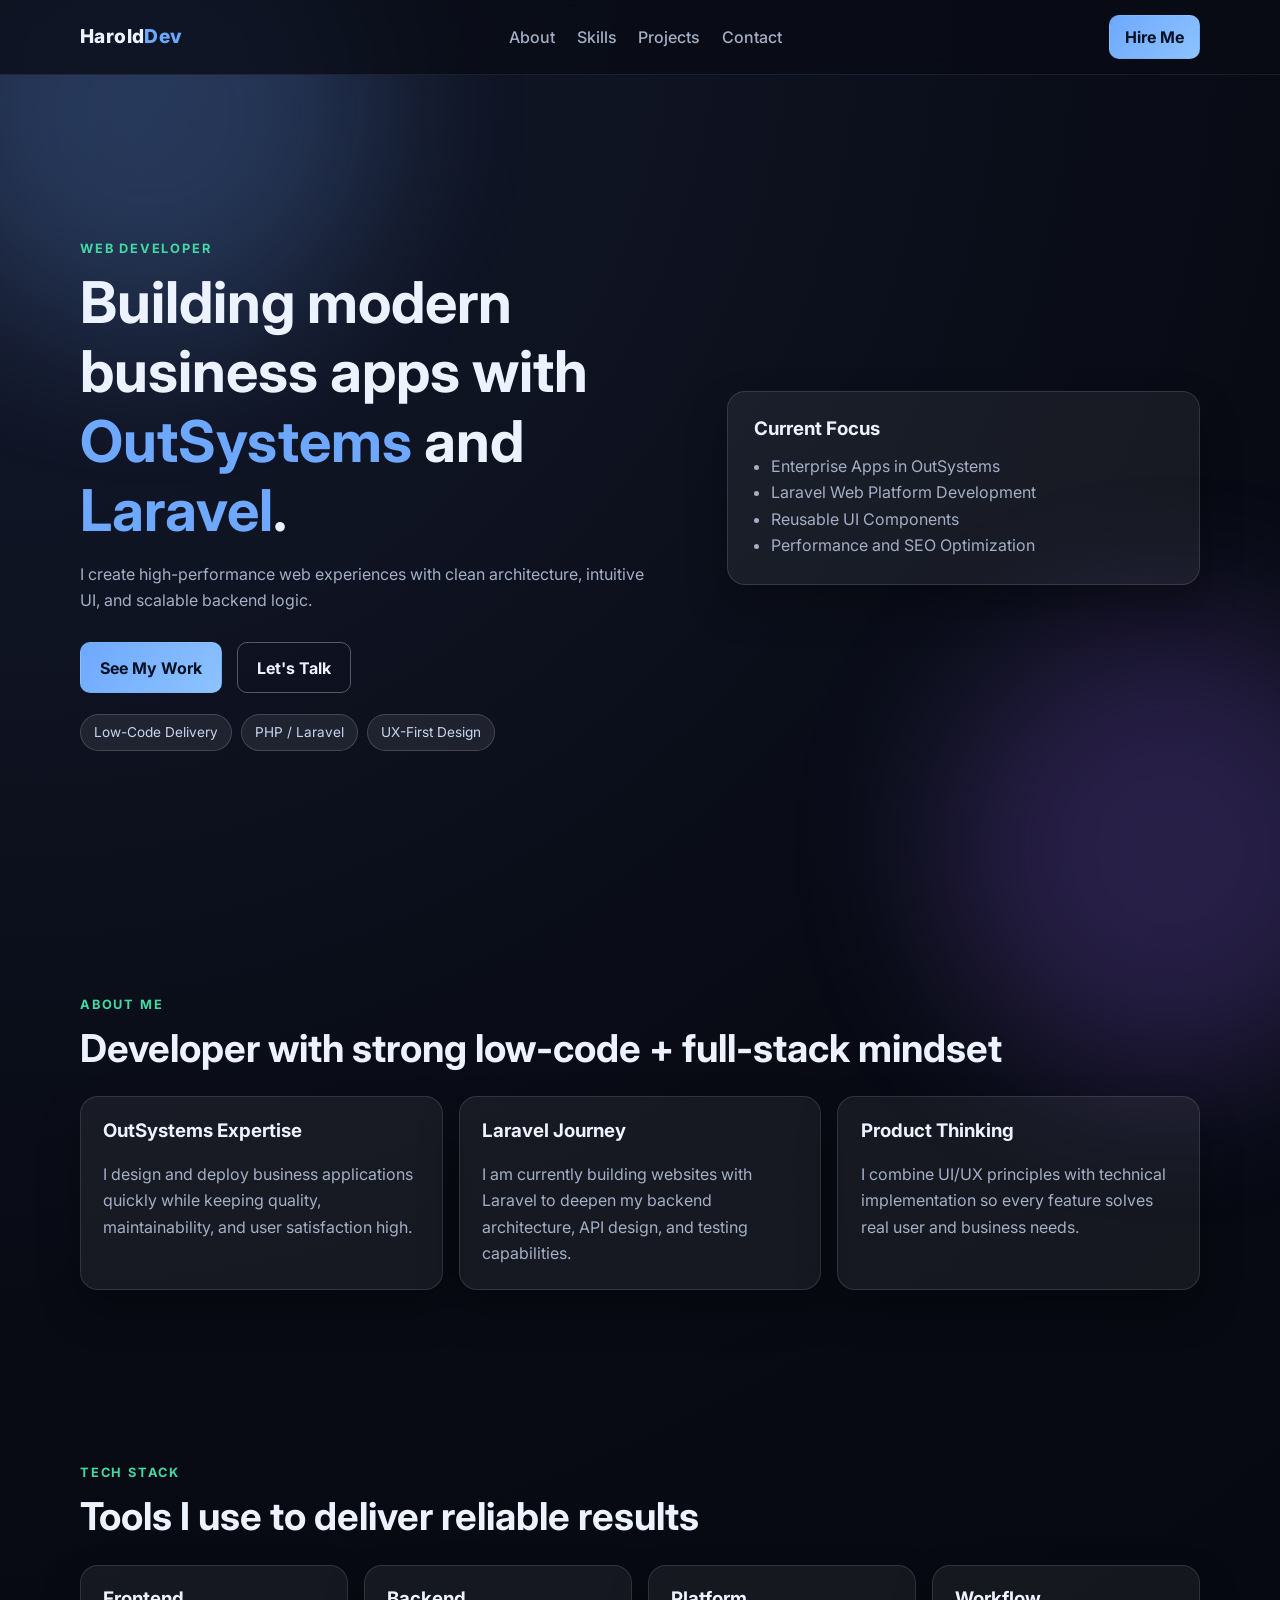
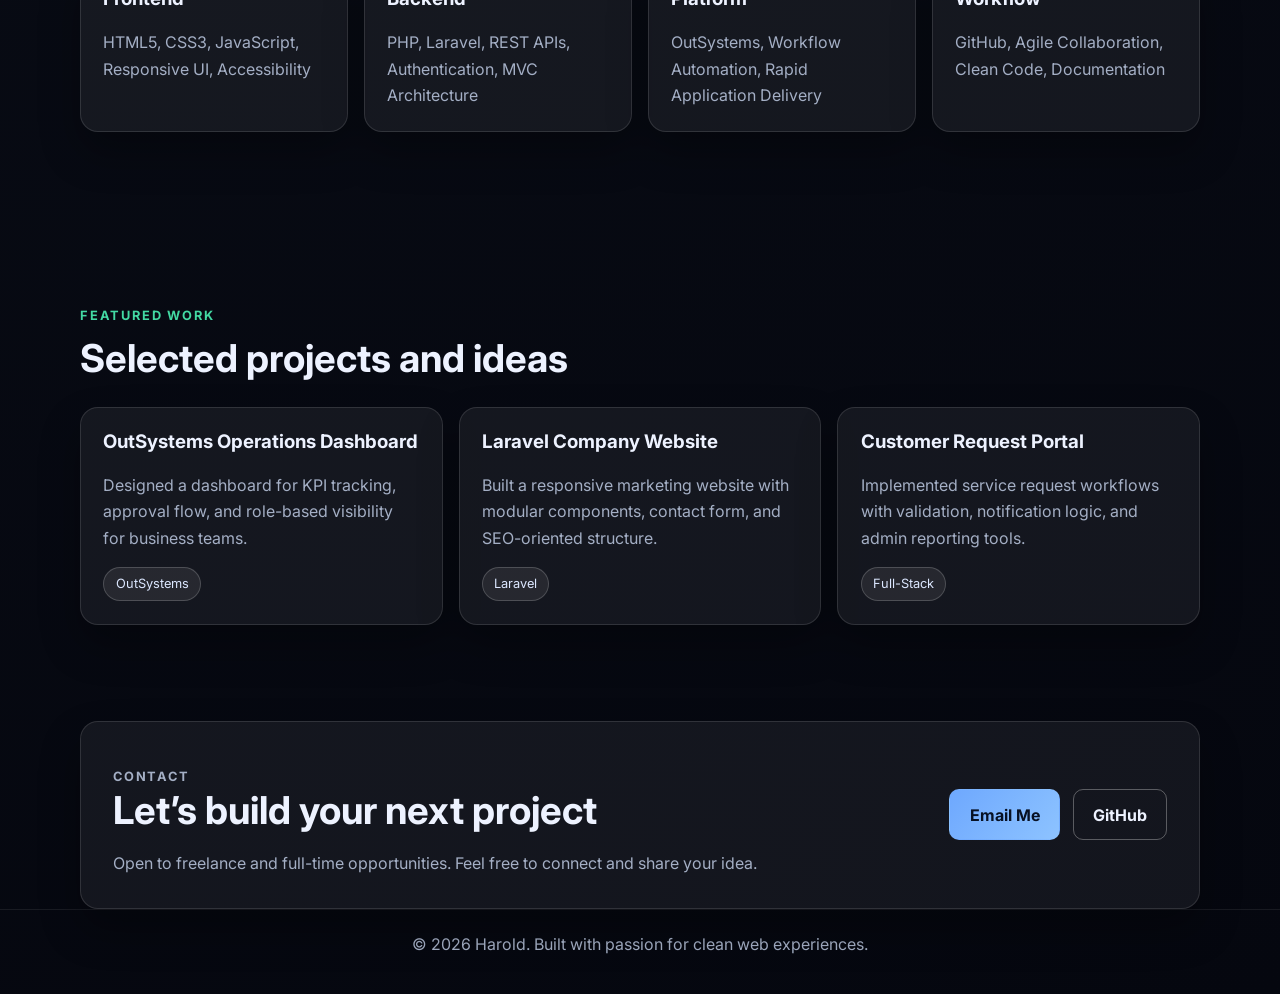
==== index.html @ 1d016c42 "Add files via upload" ====
<!DOCTYPE html>
<html lang="en">
<head>
  <meta charset="UTF-8">
  <meta name="viewport" content="width=device-width, initial-scale=1.0">
  <title>Harold | Web Developer Portfolio</title>
  <meta name="description" content="Portfolio of Harold, a web developer focused on OutSystems and Laravel solutions.">
  <link rel="preconnect" href="https://fonts.googleapis.com">
  <link rel="preconnect" href="https://fonts.gstatic.com" crossorigin>
  <link href="https://fonts.googleapis.com/css2?family=Inter:wght@400;500;600;700;800&display=swap" rel="stylesheet">
  <link rel="stylesheet" href="styles.css">
</head>
<body>
  <div class="bg-glow bg-glow--one"></div>
  <div class="bg-glow bg-glow--two"></div>

  <header class="header">
    <div class="container nav">
      <a href="#home" class="brand">Harold<span>Dev</span></a>
      <nav>
        <ul class="nav-links">
          <li><a href="#about">About</a></li>
          <li><a href="#skills">Skills</a></li>
          <li><a href="#projects">Projects</a></li>
          <li><a href="#contact">Contact</a></li>
        </ul>
      </nav>
      <a class="btn btn-sm" href="#contact">Hire Me</a>
    </div>
  </header>

  <main id="home">
    <section class="hero container section">
      <div class="hero-content reveal">
        <p class="kicker">Web Developer</p>
        <h1>Building modern business apps with <span>OutSystems</span> and <span>Laravel</span>.</h1>
        <p class="hero-text">
          I create high-performance web experiences with clean architecture, intuitive UI, and scalable backend logic.
        </p>
        <div class="hero-actions">
          <a href="#projects" class="btn">See My Work</a>
          <a href="#contact" class="btn btn-ghost">Let's Talk</a>
        </div>
        <div class="hero-badges">
          <span>Low-Code Delivery</span>
          <span>PHP / Laravel</span>
          <span>UX-First Design</span>
        </div>
      </div>
      <div class="hero-card reveal">
        <h3>Current Focus</h3>
        <ul>
          <li>Enterprise Apps in OutSystems</li>
          <li>Laravel Web Platform Development</li>
          <li>Reusable UI Components</li>
          <li>Performance and SEO Optimization</li>
        </ul>
      </div>
    </section>

    <section id="about" class="container section">
      <div class="section-heading reveal">
        <p class="kicker">About Me</p>
        <h2>Developer with strong low-code + full-stack mindset</h2>
      </div>
      <div class="about-grid">
        <article class="card reveal">
          <h3>OutSystems Expertise</h3>
          <p>I design and deploy business applications quickly while keeping quality, maintainability, and user satisfaction high.</p>
        </article>
        <article class="card reveal">
          <h3>Laravel Journey</h3>
          <p>I am currently building websites with Laravel to deepen my backend architecture, API design, and testing capabilities.</p>
        </article>
        <article class="card reveal">
          <h3>Product Thinking</h3>
          <p>I combine UI/UX principles with technical implementation so every feature solves real user and business needs.</p>
        </article>
      </div>
    </section>

    <section id="skills" class="container section">
      <div class="section-heading reveal">
        <p class="kicker">Tech Stack</p>
        <h2>Tools I use to deliver reliable results</h2>
      </div>
      <div class="skills-grid">
        <div class="skill-card reveal">
          <h3>Frontend</h3>
          <p>HTML5, CSS3, JavaScript, Responsive UI, Accessibility</p>
        </div>
        <div class="skill-card reveal">
          <h3>Backend</h3>
          <p>PHP, Laravel, REST APIs, Authentication, MVC Architecture</p>
        </div>
        <div class="skill-card reveal">
          <h3>Platform</h3>
          <p>OutSystems, Workflow Automation, Rapid Application Delivery</p>
        </div>
        <div class="skill-card reveal">
          <h3>Workflow</h3>
          <p>GitHub, Agile Collaboration, Clean Code, Documentation</p>
        </div>
      </div>
    </section>

    <section id="projects" class="container section">
      <div class="section-heading reveal">
        <p class="kicker">Featured Work</p>
        <h2>Selected projects and ideas</h2>
      </div>
      <div class="project-grid">
        <article class="project-card reveal">
          <h3>OutSystems Operations Dashboard</h3>
          <p>Designed a dashboard for KPI tracking, approval flow, and role-based visibility for business teams.</p>
          <span class="tag">OutSystems</span>
        </article>
        <article class="project-card reveal">
          <h3>Laravel Company Website</h3>
          <p>Built a responsive marketing website with modular components, contact form, and SEO-oriented structure.</p>
          <span class="tag">Laravel</span>
        </article>
        <article class="project-card reveal">
          <h3>Customer Request Portal</h3>
          <p>Implemented service request workflows with validation, notification logic, and admin reporting tools.</p>
          <span class="tag">Full-Stack</span>
        </article>
      </div>
    </section>

    <section id="contact" class="container section contact reveal">
      <div>
        <p class="kicker">Contact</p>
        <h2>Let’s build your next project</h2>
        <p>Open to freelance and full-time opportunities. Feel free to connect and share your idea.</p>
      </div>
      <div class="contact-actions">
        <a class="btn" href="mailto:your-email@example.com">Email Me</a>
        <a class="btn btn-ghost" href="https://github.com/your-username" target="_blank" rel="noopener noreferrer">GitHub</a>
      </div>
    </section>
  </main>

  <footer class="footer">
    <div class="container">
      <p>© <span id="year"></span> Harold. Built with passion for clean web experiences.</p>
    </div>
  </footer>

  <script src="script.js"></script>
</body>
</html>
---- styles.css ----
:root {
  --bg: #080b14;
  --bg-card: rgba(255, 255, 255, 0.06);
  --bg-card-border: rgba(255, 255, 255, 0.12);
  --text: #edf2ff;
  --muted: #a4afc5;
  --primary: #6ea8fe;
  --accent: #9a6bff;
  --success: #43d9a3;
  --shadow: 0 20px 40px rgba(0, 0, 0, 0.3);
}

* {
  box-sizing: border-box;
}

html {
  scroll-behavior: smooth;
}

body {
  margin: 0;
  font-family: "Inter", sans-serif;
  background: radial-gradient(circle at top left, #151b2f 0%, var(--bg) 45%, #05070f 100%);
  color: var(--text);
  line-height: 1.65;
  min-height: 100vh;
  overflow-x: hidden;
}

.bg-glow {
  position: fixed;
  width: 460px;
  height: 460px;
  border-radius: 50%;
  filter: blur(80px);
  z-index: -1;
  opacity: 0.22;
}

.bg-glow--one {
  top: -120px;
  left: -80px;
  background: var(--primary);
}

.bg-glow--two {
  bottom: -180px;
  right: -120px;
  background: var(--accent);
}

.container {
  width: min(1120px, 92%);
  margin: 0 auto;
}

.section {
  padding: 5rem 0;
}

.header {
  position: sticky;
  top: 0;
  backdrop-filter: blur(10px);
  background: rgba(8, 11, 20, 0.75);
  border-bottom: 1px solid rgba(255, 255, 255, 0.08);
  z-index: 20;
}

.nav {
  display: flex;
  align-items: center;
  justify-content: space-between;
  gap: 1rem;
  min-height: 74px;
}

.brand {
  text-decoration: none;
  color: var(--text);
  font-size: 1.2rem;
  font-weight: 800;
  letter-spacing: 0.4px;
}

.brand span {
  color: var(--primary);
}

.nav-links {
  display: flex;
  list-style: none;
  margin: 0;
  padding: 0;
  gap: 1.35rem;
}

.nav-links a {
  color: var(--muted);
  text-decoration: none;
  font-weight: 500;
  transition: color 0.25s ease;
}

.nav-links a:hover {
  color: var(--text);
}

.hero {
  display: grid;
  grid-template-columns: 1.3fr 1fr;
  gap: 2rem;
  align-items: center;
  min-height: calc(100vh - 74px);
}

.kicker {
  color: var(--success);
  font-weight: 700;
  text-transform: uppercase;
  font-size: 0.8rem;
  letter-spacing: 0.14em;
  margin-bottom: 0.6rem;
}

h1,
h2,
h3 {
  line-height: 1.2;
  margin-top: 0;
}

h1 {
  font-size: clamp(2rem, 5vw, 3.6rem);
  margin-bottom: 1rem;
  max-width: 16ch;
}

h1 span {
  color: var(--primary);
}

h2 {
  font-size: clamp(1.5rem, 3vw, 2.4rem);
  margin-bottom: 0.75rem;
}

.hero-text {
  color: var(--muted);
  max-width: 57ch;
}

.hero-actions {
  display: flex;
  gap: 0.9rem;
  margin-top: 1.8rem;
}

.hero-badges {
  margin-top: 1.3rem;
  display: flex;
  flex-wrap: wrap;
  gap: 0.6rem;
}

.hero-badges span {
  padding: 0.4rem 0.8rem;
  border-radius: 999px;
  font-size: 0.85rem;
  color: #c9d6f2;
  background: rgba(255, 255, 255, 0.08);
  border: 1px solid rgba(255, 255, 255, 0.16);
}

.hero-card,
.card,
.skill-card,
.project-card,
.contact {
  background: var(--bg-card);
  border: 1px solid var(--bg-card-border);
  border-radius: 18px;
  box-shadow: var(--shadow);
}

.hero-card {
  padding: 1.6rem;
}

.hero-card h3 {
  margin-bottom: 0.8rem;
}

.hero-card ul {
  margin: 0;
  padding-left: 1.1rem;
  color: var(--muted);
}

.btn {
  display: inline-flex;
  align-items: center;
  justify-content: center;
  text-decoration: none;
  color: #071124;
  background: linear-gradient(130deg, var(--primary), #8dc3ff);
  border: 1px solid transparent;
  border-radius: 10px;
  padding: 0.7rem 1.2rem;
  font-weight: 700;
  transition: transform 0.2s ease, box-shadow 0.2s ease;
}

.btn:hover {
  transform: translateY(-2px);
  box-shadow: 0 10px 20px rgba(110, 168, 254, 0.25);
}

.btn-sm {
  padding: 0.5rem 0.95rem;
}

.btn-ghost {
  color: var(--text);
  background: transparent;
  border-color: rgba(255, 255, 255, 0.3);
}

.section-heading {
  margin-bottom: 1.6rem;
}

.about-grid,
.skills-grid,
.project-grid {
  display: grid;
  gap: 1rem;
}

.about-grid {
  grid-template-columns: repeat(3, minmax(0, 1fr));
}

.skills-grid {
  grid-template-columns: repeat(4, minmax(0, 1fr));
}

.project-grid {
  grid-template-columns: repeat(3, minmax(0, 1fr));
}

.card,
.skill-card,
.project-card {
  padding: 1.4rem;
}

.card p,
.skill-card p,
.project-card p {
  color: var(--muted);
  margin-bottom: 0;
}

.tag {
  display: inline-block;
  margin-top: 1rem;
  font-size: 0.8rem;
  color: #dce7ff;
  border: 1px solid rgba(255, 255, 255, 0.18);
  background: rgba(255, 255, 255, 0.08);
  border-radius: 999px;
  padding: 0.35rem 0.7rem;
}

.contact {
  margin-top: 1rem;
  padding: 2rem;
  display: flex;
  align-items: center;
  justify-content: space-between;
  gap: 1rem;
}

.contact p {
  color: var(--muted);
  margin-bottom: 0;
}

.contact-actions {
  display: flex;
  flex-wrap: wrap;
  gap: 0.8rem;
}

.footer {
  border-top: 1px solid rgba(255, 255, 255, 0.08);
  padding: 1.3rem 0 2.3rem;
}

.footer p {
  color: var(--muted);
  margin: 0;
  text-align: center;
}

.reveal {
  opacity: 0;
  transform: translateY(22px);
  transition: opacity 0.6s ease, transform 0.6s ease;
}

.reveal.visible {
  opacity: 1;
  transform: translateY(0);
}

@media (max-width: 1000px) {
  .hero {
    grid-template-columns: 1fr;
    min-height: auto;
    padding-top: 2.2rem;
  }

  .about-grid,
  .skills-grid,
  .project-grid {
    grid-template-columns: repeat(2, minmax(0, 1fr));
  }

  .contact {
    flex-direction: column;
    align-items: flex-start;
  }
}

@media (max-width: 700px) {
  .nav-links {
    display: none;
  }

  .about-grid,
  .skills-grid,
  .project-grid {
    grid-template-columns: 1fr;
  }

  .section {
    padding: 4rem 0;
  }
}
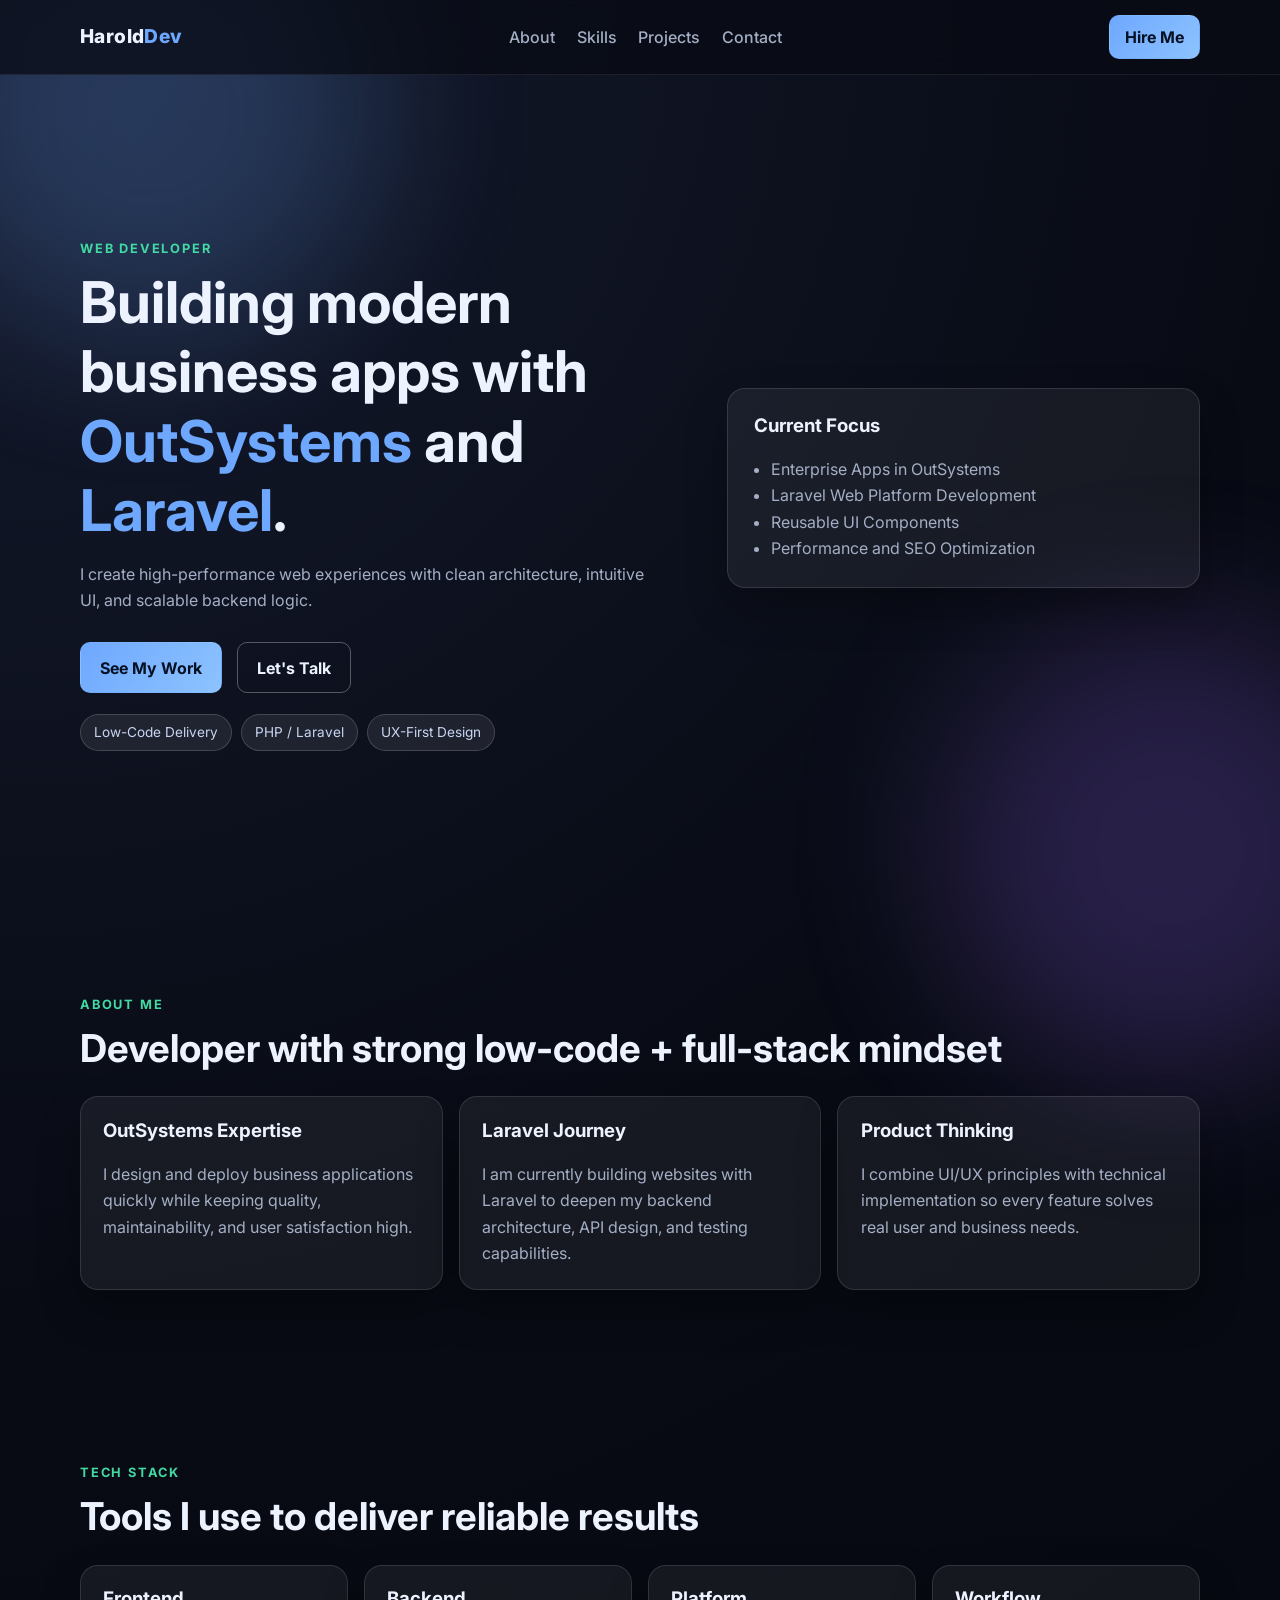
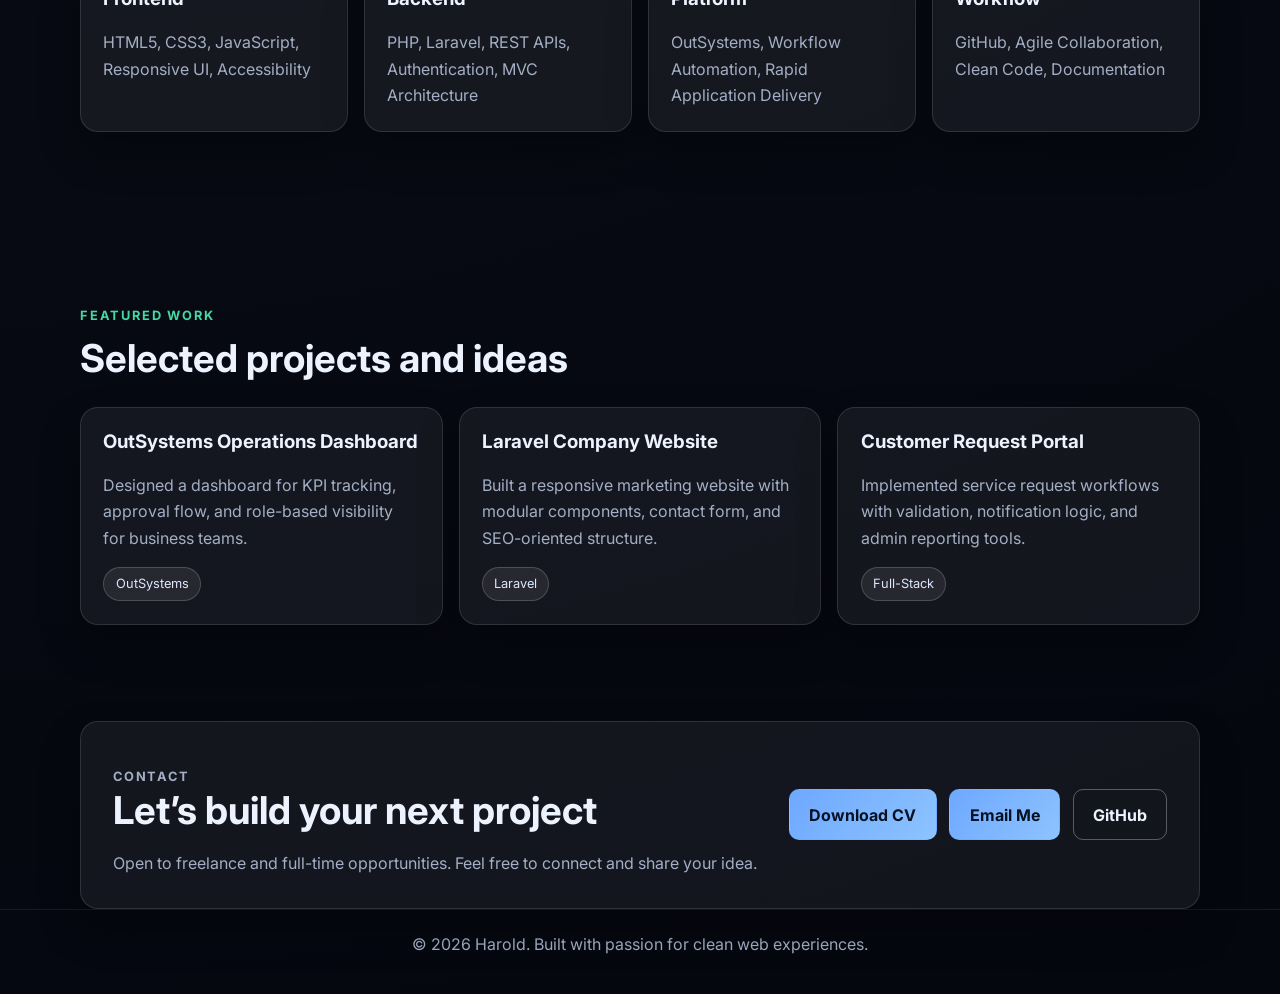
==== commit 9eead551: "Add files via upload" ====
--- a/index.html
+++ b/index.html
@@ -1,152 +1,154 @@
-<!DOCTYPE html>
-<html lang="en">
-<head>
-  <meta charset="UTF-8">
-  <meta name="viewport" content="width=device-width, initial-scale=1.0">
-  <title>Harold | Web Developer Portfolio</title>
-  <meta name="description" content="Portfolio of Harold, a web developer focused on OutSystems and Laravel solutions.">
-  <link rel="preconnect" href="https://fonts.googleapis.com">
-  <link rel="preconnect" href="https://fonts.gstatic.com" crossorigin>
-  <link href="https://fonts.googleapis.com/css2?family=Inter:wght@400;500;600;700;800&display=swap" rel="stylesheet">
-  <link rel="stylesheet" href="styles.css">
-</head>
-<body>
-  <div class="bg-glow bg-glow--one"></div>
-  <div class="bg-glow bg-glow--two"></div>
-
-  <header class="header">
-    <div class="container nav">
-      <a href="#home" class="brand">Harold<span>Dev</span></a>
-      <nav>
-        <ul class="nav-links">
-          <li><a href="#about">About</a></li>
-          <li><a href="#skills">Skills</a></li>
-          <li><a href="#projects">Projects</a></li>
-          <li><a href="#contact">Contact</a></li>
-        </ul>
-      </nav>
-      <a class="btn btn-sm" href="#contact">Hire Me</a>
-    </div>
-  </header>
-
-  <main id="home">
-    <section class="hero container section">
-      <div class="hero-content reveal">
-        <p class="kicker">Web Developer</p>
-        <h1>Building modern business apps with <span>OutSystems</span> and <span>Laravel</span>.</h1>
-        <p class="hero-text">
-          I create high-performance web experiences with clean architecture, intuitive UI, and scalable backend logic.
-        </p>
-        <div class="hero-actions">
-          <a href="#projects" class="btn">See My Work</a>
-          <a href="#contact" class="btn btn-ghost">Let's Talk</a>
-        </div>
-        <div class="hero-badges">
-          <span>Low-Code Delivery</span>
-          <span>PHP / Laravel</span>
-          <span>UX-First Design</span>
-        </div>
-      </div>
-      <div class="hero-card reveal">
-        <h3>Current Focus</h3>
-        <ul>
-          <li>Enterprise Apps in OutSystems</li>
-          <li>Laravel Web Platform Development</li>
-          <li>Reusable UI Components</li>
-          <li>Performance and SEO Optimization</li>
-        </ul>
-      </div>
-    </section>
-
-    <section id="about" class="container section">
-      <div class="section-heading reveal">
-        <p class="kicker">About Me</p>
-        <h2>Developer with strong low-code + full-stack mindset</h2>
-      </div>
-      <div class="about-grid">
-        <article class="card reveal">
-          <h3>OutSystems Expertise</h3>
-          <p>I design and deploy business applications quickly while keeping quality, maintainability, and user satisfaction high.</p>
-        </article>
-        <article class="card reveal">
-          <h3>Laravel Journey</h3>
-          <p>I am currently building websites with Laravel to deepen my backend architecture, API design, and testing capabilities.</p>
-        </article>
-        <article class="card reveal">
-          <h3>Product Thinking</h3>
-          <p>I combine UI/UX principles with technical implementation so every feature solves real user and business needs.</p>
-        </article>
-      </div>
-    </section>
-
-    <section id="skills" class="container section">
-      <div class="section-heading reveal">
-        <p class="kicker">Tech Stack</p>
-        <h2>Tools I use to deliver reliable results</h2>
-      </div>
-      <div class="skills-grid">
-        <div class="skill-card reveal">
-          <h3>Frontend</h3>
-          <p>HTML5, CSS3, JavaScript, Responsive UI, Accessibility</p>
-        </div>
-        <div class="skill-card reveal">
-          <h3>Backend</h3>
-          <p>PHP, Laravel, REST APIs, Authentication, MVC Architecture</p>
-        </div>
-        <div class="skill-card reveal">
-          <h3>Platform</h3>
-          <p>OutSystems, Workflow Automation, Rapid Application Delivery</p>
-        </div>
-        <div class="skill-card reveal">
-          <h3>Workflow</h3>
-          <p>GitHub, Agile Collaboration, Clean Code, Documentation</p>
-        </div>
-      </div>
-    </section>
-
-    <section id="projects" class="container section">
-      <div class="section-heading reveal">
-        <p class="kicker">Featured Work</p>
-        <h2>Selected projects and ideas</h2>
-      </div>
-      <div class="project-grid">
-        <article class="project-card reveal">
-          <h3>OutSystems Operations Dashboard</h3>
-          <p>Designed a dashboard for KPI tracking, approval flow, and role-based visibility for business teams.</p>
-          <span class="tag">OutSystems</span>
-        </article>
-        <article class="project-card reveal">
-          <h3>Laravel Company Website</h3>
-          <p>Built a responsive marketing website with modular components, contact form, and SEO-oriented structure.</p>
-          <span class="tag">Laravel</span>
-        </article>
-        <article class="project-card reveal">
-          <h3>Customer Request Portal</h3>
-          <p>Implemented service request workflows with validation, notification logic, and admin reporting tools.</p>
-          <span class="tag">Full-Stack</span>
-        </article>
-      </div>
-    </section>
-
-    <section id="contact" class="container section contact reveal">
-      <div>
-        <p class="kicker">Contact</p>
-        <h2>Let’s build your next project</h2>
-        <p>Open to freelance and full-time opportunities. Feel free to connect and share your idea.</p>
-      </div>
-      <div class="contact-actions">
-        <a class="btn" href="mailto:your-email@example.com">Email Me</a>
-        <a class="btn btn-ghost" href="https://github.com/your-username" target="_blank" rel="noopener noreferrer">GitHub</a>
-      </div>
-    </section>
-  </main>
-
-  <footer class="footer">
-    <div class="container">
-      <p>© <span id="year"></span> Harold. Built with passion for clean web experiences.</p>
-    </div>
-  </footer>
-
-  <script src="script.js"></script>
-</body>
-</html>
+
+<!DOCTYPE html>
+<html lang="en">
+<head>
+  <meta charset="UTF-8">
+  <meta name="viewport" content="width=device-width, initial-scale=1.0">
+  <title>Harold | Web Developer Portfolio</title>
+  <meta name="description" content="Portfolio of Harold, a web developer focused on OutSystems and Laravel solutions.">
+  <link rel="preconnect" href="https://fonts.googleapis.com">
+  <link rel="preconnect" href="https://fonts.gstatic.com" crossorigin>
+  <link href="https://fonts.googleapis.com/css2?family=Inter:wght@400;500;600;700;800&display=swap" rel="stylesheet">
+  <link rel="stylesheet" href="styles.css">
+</head>
+<body>
+  <div class="bg-glow bg-glow--one"></div>
+  <div class="bg-glow bg-glow--two"></div>
+
+  <header class="header">
+    <div class="container nav">
+      <a href="#home" class="brand">Harold<span>Dev</span></a>
+      <nav>
+        <ul class="nav-links">
+          <li><a href="#about">About</a></li>
+          <li><a href="#skills">Skills</a></li>
+          <li><a href="#projects">Projects</a></li>
+          <li><a href="#contact">Contact</a></li>
+        </ul>
+      </nav>
+      <a class="btn btn-sm" href="#contact">Hire Me</a>
+    </div>
+  </header>
+
+  <main id="home">
+    <section class="hero container section">
+      <div class="hero-content reveal">
+        <p class="kicker">Web Developer</p>
+        <h1>Building modern business apps with <span>OutSystems</span> and <span>Laravel</span>.</h1>
+        <p class="hero-text">
+          I create high-performance web experiences with clean architecture, intuitive UI, and scalable backend logic.
+        </p>
+        <div class="hero-actions">
+          <a href="#projects" class="btn">See My Work</a>
+          <a href="#contact" class="btn btn-ghost">Let's Talk</a>
+        </div>
+        <div class="hero-badges">
+          <span>Low-Code Delivery</span>
+          <span>PHP / Laravel</span>
+          <span>UX-First Design</span>
+        </div>
+      </div>
+      <div class="hero-card reveal">
+        <h3>Current Focus</h3>
+        <ul>
+          <li>Enterprise Apps in OutSystems</li>
+          <li>Laravel Web Platform Development</li>
+          <li>Reusable UI Components</li>
+          <li>Performance and SEO Optimization</li>
+        </ul>
+      </div>
+    </section>
+
+    <section id="about" class="container section">
+      <div class="section-heading reveal">
+        <p class="kicker">About Me</p>
+        <h2>Developer with strong low-code + full-stack mindset</h2>
+      </div>
+      <div class="about-grid">
+        <article class="card reveal">
+          <h3>OutSystems Expertise</h3>
+          <p>I design and deploy business applications quickly while keeping quality, maintainability, and user satisfaction high.</p>
+        </article>
+        <article class="card reveal">
+          <h3>Laravel Journey</h3>
+          <p>I am currently building websites with Laravel to deepen my backend architecture, API design, and testing capabilities.</p>
+        </article>
+        <article class="card reveal">
+          <h3>Product Thinking</h3>
+          <p>I combine UI/UX principles with technical implementation so every feature solves real user and business needs.</p>
+        </article>
+      </div>
+    </section>
+
+    <section id="skills" class="container section">
+      <div class="section-heading reveal">
+        <p class="kicker">Tech Stack</p>
+        <h2>Tools I use to deliver reliable results</h2>
+      </div>
+      <div class="skills-grid">
+        <div class="skill-card reveal">
+          <h3>Frontend</h3>
+          <p>HTML5, CSS3, JavaScript, Responsive UI, Accessibility</p>
+        </div>
+        <div class="skill-card reveal">
+          <h3>Backend</h3>
+          <p>PHP, Laravel, REST APIs, Authentication, MVC Architecture</p>
+        </div>
+        <div class="skill-card reveal">
+          <h3>Platform</h3>
+          <p>OutSystems, Workflow Automation, Rapid Application Delivery</p>
+        </div>
+        <div class="skill-card reveal">
+          <h3>Workflow</h3>
+          <p>GitHub, Agile Collaboration, Clean Code, Documentation</p>
+        </div>
+      </div>
+    </section>
+
+    <section id="projects" class="container section">
+      <div class="section-heading reveal">
+        <p class="kicker">Featured Work</p>
+        <h2>Selected projects and ideas</h2>
+      </div>
+      <div class="project-grid">
+        <article class="project-card reveal">
+          <h3>OutSystems Operations Dashboard</h3>
+          <p>Designed a dashboard for KPI tracking, approval flow, and role-based visibility for business teams.</p>
+          <span class="tag">OutSystems</span>
+        </article>
+        <article class="project-card reveal">
+          <h3>Laravel Company Website</h3>
+          <p>Built a responsive marketing website with modular components, contact form, and SEO-oriented structure.</p>
+          <span class="tag">Laravel</span>
+        </article>
+        <article class="project-card reveal">
+          <h3>Customer Request Portal</h3>
+          <p>Implemented service request workflows with validation, notification logic, and admin reporting tools.</p>
+          <span class="tag">Full-Stack</span>
+        </article>
+      </div>
+    </section>
+
+    <section id="contact" class="container section contact reveal">
+      <div>
+        <p class="kicker">Contact</p>
+        <h2>Let’s build your next project</h2>
+        <p>Open to freelance and full-time opportunities. Feel free to connect and share your idea.</p>
+      </div>
+      <div class="contact-actions">
+        <a class="btn" href="harold-cv.html" download="harold-cv.html">Download CV</a>
+        <a class="btn" href="mailto:hcapuada@gmail.com">Email Me</a>
+        <a class="btn btn-ghost" href="https://github.com/haeroldev" target="_blank" rel="noopener noreferrer">GitHub</a>
+      </div>
+    </section>
+  </main>
+
+  <footer class="footer">
+    <div class="container">
+      <p>© <span id="year"></span> Harold. Built with passion for clean web experiences.</p>
+    </div>
+  </footer>
+
+  <script src="script.js"></script>
+</body>
+</html>
--- a/styles.css
+++ b/styles.css
@@ -1,352 +1,234 @@
-:root {
-  --bg: #080b14;
-  --bg-card: rgba(255, 255, 255, 0.06);
-  --bg-card-border: rgba(255, 255, 255, 0.12);
-  --text: #edf2ff;
-  --muted: #a4afc5;
-  --primary: #6ea8fe;
-  --accent: #9a6bff;
-  --success: #43d9a3;
-  --shadow: 0 20px 40px rgba(0, 0, 0, 0.3);
-}
-
-* {
-  box-sizing: border-box;
-}
-
-html {
-  scroll-behavior: smooth;
-}
-
-body {
-  margin: 0;
-  font-family: "Inter", sans-serif;
-  background: radial-gradient(circle at top left, #151b2f 0%, var(--bg) 45%, #05070f 100%);
-  color: var(--text);
-  line-height: 1.65;
-  min-height: 100vh;
-  overflow-x: hidden;
-}
-
-.bg-glow {
-  position: fixed;
-  width: 460px;
-  height: 460px;
-  border-radius: 50%;
-  filter: blur(80px);
-  z-index: -1;
-  opacity: 0.22;
-}
-
-.bg-glow--one {
-  top: -120px;
-  left: -80px;
-  background: var(--primary);
-}
-
-.bg-glow--two {
-  bottom: -180px;
-  right: -120px;
-  background: var(--accent);
-}
-
-.container {
-  width: min(1120px, 92%);
-  margin: 0 auto;
-}
-
-.section {
-  padding: 5rem 0;
-}
-
-.header {
-  position: sticky;
-  top: 0;
-  backdrop-filter: blur(10px);
-  background: rgba(8, 11, 20, 0.75);
-  border-bottom: 1px solid rgba(255, 255, 255, 0.08);
-  z-index: 20;
-}
-
-.nav {
-  display: flex;
-  align-items: center;
-  justify-content: space-between;
-  gap: 1rem;
-  min-height: 74px;
-}
-
-.brand {
-  text-decoration: none;
-  color: var(--text);
-  font-size: 1.2rem;
-  font-weight: 800;
-  letter-spacing: 0.4px;
-}
-
-.brand span {
-  color: var(--primary);
-}
-
-.nav-links {
-  display: flex;
-  list-style: none;
-  margin: 0;
-  padding: 0;
-  gap: 1.35rem;
-}
-
-.nav-links a {
-  color: var(--muted);
-  text-decoration: none;
-  font-weight: 500;
-  transition: color 0.25s ease;
-}
-
-.nav-links a:hover {
-  color: var(--text);
-}
-
-.hero {
-  display: grid;
-  grid-template-columns: 1.3fr 1fr;
-  gap: 2rem;
-  align-items: center;
-  min-height: calc(100vh - 74px);
-}
-
-.kicker {
-  color: var(--success);
-  font-weight: 700;
-  text-transform: uppercase;
-  font-size: 0.8rem;
-  letter-spacing: 0.14em;
-  margin-bottom: 0.6rem;
-}
-
-h1,
-h2,
-h3 {
-  line-height: 1.2;
-  margin-top: 0;
-}
-
-h1 {
-  font-size: clamp(2rem, 5vw, 3.6rem);
-  margin-bottom: 1rem;
-  max-width: 16ch;
-}
-
-h1 span {
-  color: var(--primary);
-}
-
-h2 {
-  font-size: clamp(1.5rem, 3vw, 2.4rem);
-  margin-bottom: 0.75rem;
-}
-
-.hero-text {
-  color: var(--muted);
-  max-width: 57ch;
-}
-
-.hero-actions {
-  display: flex;
-  gap: 0.9rem;
-  margin-top: 1.8rem;
-}
-
-.hero-badges {
-  margin-top: 1.3rem;
-  display: flex;
-  flex-wrap: wrap;
-  gap: 0.6rem;
-}
-
-.hero-badges span {
-  padding: 0.4rem 0.8rem;
-  border-radius: 999px;
-  font-size: 0.85rem;
-  color: #c9d6f2;
-  background: rgba(255, 255, 255, 0.08);
-  border: 1px solid rgba(255, 255, 255, 0.16);
-}
-
-.hero-card,
-.card,
-.skill-card,
-.project-card,
-.contact {
-  background: var(--bg-card);
-  border: 1px solid var(--bg-card-border);
-  border-radius: 18px;
-  box-shadow: var(--shadow);
-}
-
-.hero-card {
-  padding: 1.6rem;
-}
-
-.hero-card h3 {
-  margin-bottom: 0.8rem;
-}
-
-.hero-card ul {
-  margin: 0;
-  padding-left: 1.1rem;
-  color: var(--muted);
-}
-
-.btn {
-  display: inline-flex;
-  align-items: center;
-  justify-content: center;
-  text-decoration: none;
-  color: #071124;
-  background: linear-gradient(130deg, var(--primary), #8dc3ff);
-  border: 1px solid transparent;
-  border-radius: 10px;
-  padding: 0.7rem 1.2rem;
-  font-weight: 700;
-  transition: transform 0.2s ease, box-shadow 0.2s ease;
-}
-
-.btn:hover {
-  transform: translateY(-2px);
-  box-shadow: 0 10px 20px rgba(110, 168, 254, 0.25);
-}
-
-.btn-sm {
-  padding: 0.5rem 0.95rem;
-}
-
-.btn-ghost {
-  color: var(--text);
-  background: transparent;
-  border-color: rgba(255, 255, 255, 0.3);
-}
-
-.section-heading {
-  margin-bottom: 1.6rem;
-}
-
-.about-grid,
-.skills-grid,
-.project-grid {
-  display: grid;
-  gap: 1rem;
-}
-
-.about-grid {
-  grid-template-columns: repeat(3, minmax(0, 1fr));
-}
-
-.skills-grid {
-  grid-template-columns: repeat(4, minmax(0, 1fr));
-}
-
-.project-grid {
-  grid-template-columns: repeat(3, minmax(0, 1fr));
-}
-
-.card,
-.skill-card,
-.project-card {
-  padding: 1.4rem;
-}
-
-.card p,
-.skill-card p,
-.project-card p {
-  color: var(--muted);
-  margin-bottom: 0;
-}
-
-.tag {
-  display: inline-block;
-  margin-top: 1rem;
-  font-size: 0.8rem;
-  color: #dce7ff;
-  border: 1px solid rgba(255, 255, 255, 0.18);
-  background: rgba(255, 255, 255, 0.08);
-  border-radius: 999px;
-  padding: 0.35rem 0.7rem;
-}
-
-.contact {
-  margin-top: 1rem;
-  padding: 2rem;
-  display: flex;
-  align-items: center;
-  justify-content: space-between;
-  gap: 1rem;
-}
-
-.contact p {
-  color: var(--muted);
-  margin-bottom: 0;
-}
-
-.contact-actions {
-  display: flex;
-  flex-wrap: wrap;
-  gap: 0.8rem;
-}
-
-.footer {
-  border-top: 1px solid rgba(255, 255, 255, 0.08);
-  padding: 1.3rem 0 2.3rem;
-}
-
-.footer p {
-  color: var(--muted);
-  margin: 0;
-  text-align: center;
-}
-
-.reveal {
-  opacity: 0;
-  transform: translateY(22px);
-  transition: opacity 0.6s ease, transform 0.6s ease;
-}
-
-.reveal.visible {
-  opacity: 1;
-  transform: translateY(0);
-}
-
-@media (max-width: 1000px) {
-  .hero {
-    grid-template-columns: 1fr;
-    min-height: auto;
-    padding-top: 2.2rem;
-  }
-
-  .about-grid,
-  .skills-grid,
-  .project-grid {
-    grid-template-columns: repeat(2, minmax(0, 1fr));
-  }
-
-  .contact {
-    flex-direction: column;
-    align-items: flex-start;
-  }
-}
-
-@media (max-width: 700px) {
-  .nav-links {
-    display: none;
-  }
-
-  .about-grid,
-  .skills-grid,
-  .project-grid {
-    grid-template-columns: 1fr;
-  }
-
-  .section {
-    padding: 4rem 0;
-  }
-}
+:root {
+  --bg: #080b14;
+  --bg-card: rgba(255, 255, 255, 0.06);
+  --bg-card-border: rgba(255, 255, 255, 0.12);
+  --text: #edf2ff;
+  --muted: #a4afc5;
+  --primary: #6ea8fe;
+  --accent: #9a6bff;
+  --success: #43d9a3;
+  --shadow: 0 20px 40px rgba(0, 0, 0, 0.3);
+}
+
+[data-theme="light"] {
+  --bg: #f3f6ff;
+  --bg-card: rgba(255, 255, 255, 0.95);
+  --bg-card-border: rgba(15, 32, 58, 0.12);
+  --text: #0f1e35;
+  --muted: #41506a;
+  --primary: #2f6fe5;
+  --accent: #6d4ce6;
+  --success: #178d65;
+  --shadow: 0 16px 30px rgba(12, 33, 69, 0.1);
+}
+
+* { box-sizing: border-box; }
+html { scroll-behavior: smooth; }
+
+body {
+  margin: 0;
+  font-family: "Inter", sans-serif;
+  background: radial-gradient(circle at top left, #151b2f 0%, var(--bg) 45%, #05070f 100%);
+  color: var(--text);
+  line-height: 1.65;
+  min-height: 100vh;
+  overflow-x: hidden;
+  transition: background 0.35s ease, color 0.35s ease;
+}
+
+[data-theme="light"] body {
+  background: radial-gradient(circle at top left, #dbe8ff 0%, var(--bg) 45%, #f5f8ff 100%);
+}
+
+.bg-glow {
+  position: fixed;
+  width: 460px;
+  height: 460px;
+  border-radius: 50%;
+  filter: blur(80px);
+  z-index: -1;
+  opacity: 0.22;
+}
+.bg-glow--one { top: -120px; left: -80px; background: var(--primary); }
+.bg-glow--two { bottom: -180px; right: -120px; background: var(--accent); }
+
+.container { width: min(1120px, 92%); margin: 0 auto; }
+.section { padding: 5rem 0; }
+
+.header {
+  position: sticky;
+  top: 0;
+  backdrop-filter: blur(10px);
+  background: rgba(8, 11, 20, 0.75);
+  border-bottom: 1px solid rgba(255, 255, 255, 0.08);
+  z-index: 20;
+}
+
+.nav {
+  display: flex;
+  align-items: center;
+  justify-content: space-between;
+  gap: 1rem;
+  min-height: 74px;
+}
+
+.nav-actions {
+  display: flex;
+  align-items: center;
+  gap: 0.75rem;
+}
+
+.brand {
+  text-decoration: none;
+  color: var(--text);
+  font-size: 1.2rem;
+  font-weight: 800;
+  letter-spacing: 0.4px;
+}
+.brand span { color: var(--primary); }
+
+.nav-links {
+  display: flex;
+  list-style: none;
+  margin: 0;
+  padding: 0;
+  gap: 1.35rem;
+}
+.nav-links a {
+  color: var(--muted);
+  text-decoration: none;
+  font-weight: 500;
+  transition: color 0.25s ease;
+}
+.nav-links a:hover { color: var(--text); }
+
+.theme-toggle {
+  width: 2.4rem;
+  height: 2.4rem;
+  border-radius: 999px;
+  border: 1px solid rgba(255, 255, 255, 0.25);
+  background: rgba(255, 255, 255, 0.08);
+  color: var(--text);
+  cursor: pointer;
+  font-size: 1.1rem;
+}
+
+.hero {
+  display: grid;
+  grid-template-columns: 1.3fr 1fr;
+  gap: 2rem;
+  align-items: center;
+  min-height: calc(100vh - 74px);
+}
+
+.kicker {
+  color: var(--success);
+  font-weight: 700;
+  text-transform: uppercase;
+  font-size: 0.8rem;
+  letter-spacing: 0.14em;
+  margin-bottom: 0.6rem;
+}
+
+h1, h2, h3 { line-height: 1.2; margin-top: 0; }
+h1 { font-size: clamp(2rem, 5vw, 3.6rem); margin-bottom: 1rem; max-width: 16ch; }
+h1 span { color: var(--primary); }
+h2 { font-size: clamp(1.5rem, 3vw, 2.4rem); margin-bottom: 0.75rem; }
+.hero-text { color: var(--muted); max-width: 57ch; }
+
+.hero-actions { display: flex; gap: 0.9rem; margin-top: 1.8rem; }
+.hero-badges { margin-top: 1.3rem; display: flex; flex-wrap: wrap; gap: 0.6rem; }
+.hero-badges span {
+  padding: 0.4rem 0.8rem;
+  border-radius: 999px;
+  font-size: 0.85rem;
+  color: #c9d6f2;
+  background: rgba(255, 255, 255, 0.08);
+  border: 1px solid rgba(255, 255, 255, 0.16);
+}
+
+.hero-card, .card, .skill-card, .project-card, .contact {
+  background: var(--bg-card);
+  border: 1px solid var(--bg-card-border);
+  border-radius: 18px;
+  box-shadow: var(--shadow);
+}
+
+.hero-card { padding: 1.6rem; }
+.avatar-wrap { display: flex; justify-content: center; margin-bottom: 1rem; }
+.avatar {
+  width: 110px;
+  height: 110px;
+  border-radius: 50%;
+  object-fit: cover;
+  border: 3px solid rgba(255, 255, 255, 0.35);
+}
+.hero-card ul { margin: 0; padding-left: 1.1rem; color: var(--muted); }
+
+.btn {
+  display: inline-flex;
+  align-items: center;
+  justify-content: center;
+  text-decoration: none;
+  color: #071124;
+  background: linear-gradient(130deg, var(--primary), #8dc3ff);
+  border: 1px solid transparent;
+  border-radius: 10px;
+  padding: 0.7rem 1.2rem;
+  font-weight: 700;
+}
+.btn-sm { padding: 0.5rem 0.95rem; }
+.btn-ghost { color: var(--text); background: transparent; border-color: rgba(255, 255, 255, 0.3); }
+
+.section-heading { margin-bottom: 1.6rem; }
+.about-grid, .skills-grid, .project-grid { display: grid; gap: 1rem; }
+.about-grid { grid-template-columns: repeat(3, minmax(0, 1fr)); }
+.skills-grid { grid-template-columns: repeat(4, minmax(0, 1fr)); }
+.project-grid { grid-template-columns: repeat(3, minmax(0, 1fr)); }
+
+.card, .skill-card, .project-card { padding: 1.4rem; }
+.card p, .skill-card p, .project-card p { color: var(--muted); margin-bottom: 0; }
+
+.tag {
+  display: inline-block;
+  margin-top: 1rem;
+  font-size: 0.8rem;
+  color: #dce7ff;
+  border: 1px solid rgba(255, 255, 255, 0.18);
+  background: rgba(255, 255, 255, 0.08);
+  border-radius: 999px;
+  padding: 0.35rem 0.7rem;
+}
+
+.contact {
+  margin-top: 1rem;
+  padding: 2rem;
+  display: flex;
+  align-items: center;
+  justify-content: space-between;
+  gap: 1rem;
+}
+.contact p { color: var(--muted); margin-bottom: 0; }
+.contact-actions { display: flex; flex-wrap: wrap; gap: 0.8rem; }
+
+.footer { border-top: 1px solid rgba(255, 255, 255, 0.08); padding: 1.3rem 0 2.3rem; }
+.footer p { color: var(--muted); margin: 0; text-align: center; }
+
+.reveal {
+  opacity: 0;
+  transform: translateY(22px);
+  transition: opacity 0.6s ease, transform 0.6s ease;
+}
+.reveal.visible { opacity: 1; transform: translateY(0); }
+
+@media (max-width: 1000px) {
+  .hero { grid-template-columns: 1fr; min-height: auto; padding-top: 2.2rem; }
+  .about-grid, .skills-grid, .project-grid { grid-template-columns: repeat(2, minmax(0, 1fr)); }
+  .contact { flex-direction: column; align-items: flex-start; }
+}
+
+@media (max-width: 700px) {
+  .nav-links { display: none; }
+  .about-grid, .skills-grid, .project-grid { grid-template-columns: 1fr; }
+  .section { padding: 4rem 0; }
+}
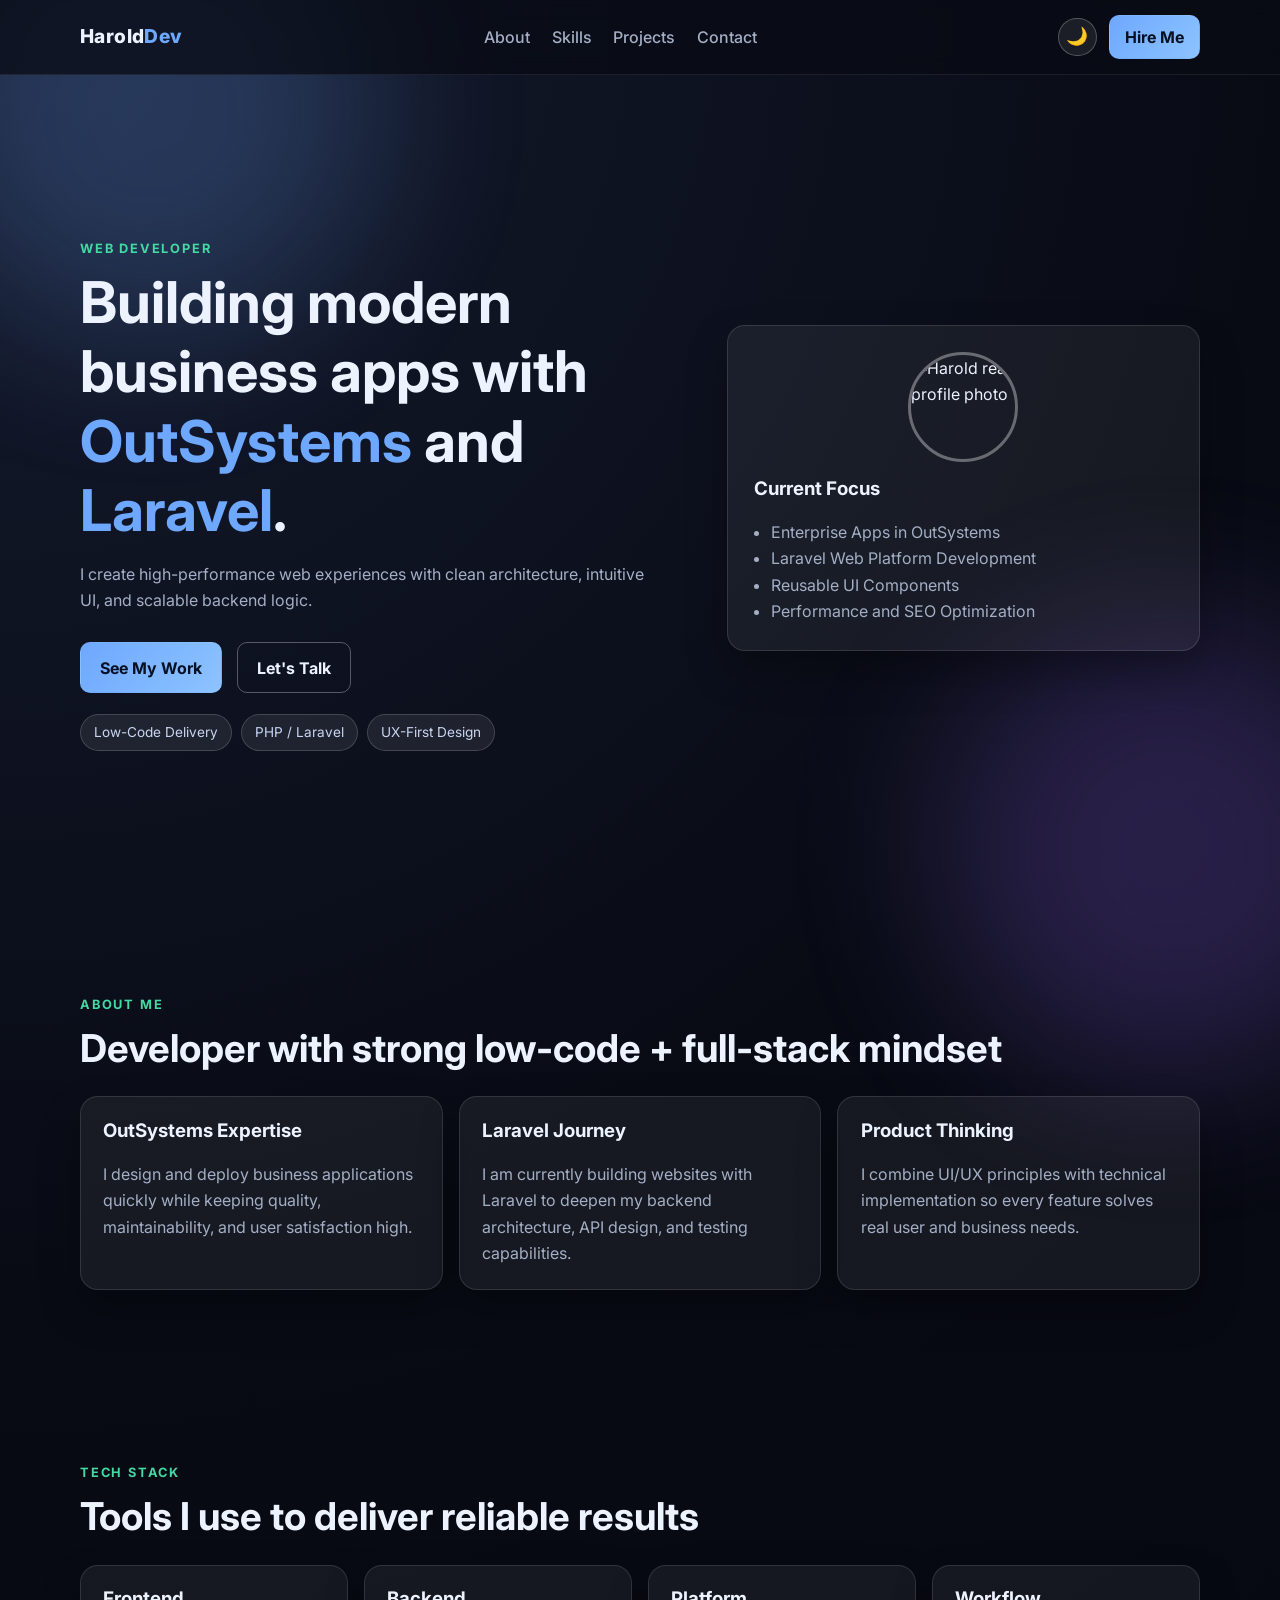
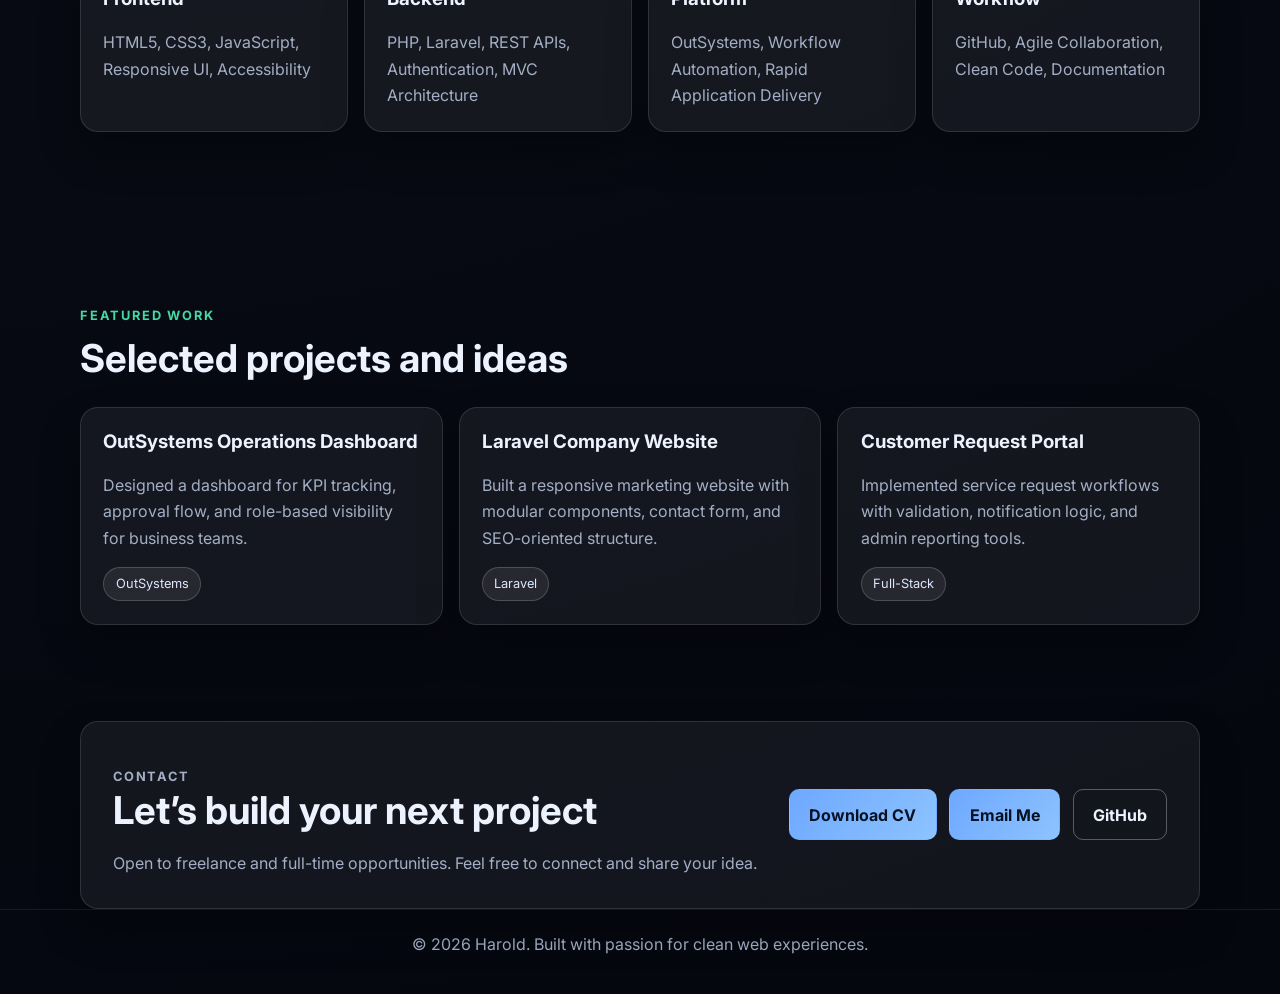
==== commit acf4e6e4: "Add files via upload" ====
--- a/index.html
+++ b/index.html
@@ -26,7 +26,10 @@
           <li><a href="#contact">Contact</a></li>
         </ul>
       </nav>
-      <a class="btn btn-sm" href="#contact">Hire Me</a>
+      <div class="nav-actions">
+        <button id="theme-toggle" class="theme-toggle" type="button" aria-label="Toggle dark and light mode">🌙</button>
+        <a class="btn btn-sm" href="#contact">Hire Me</a>
+      </div>
     </div>
   </header>
 
@@ -49,6 +52,14 @@
         </div>
       </div>
       <div class="hero-card reveal">
+        <div class="avatar-wrap">
+          <img
+            class="avatar"
+            src="assets/avatar.jpg"
+            alt="Harold real profile photo"
+            onerror="this.onerror=null;this.src='https://github.com/haeroldev.png';"
+          >
+        </div>
         <h3>Current Focus</h3>
         <ul>
           <li>Enterprise Apps in OutSystems</li>
@@ -136,7 +147,7 @@
         <p>Open to freelance and full-time opportunities. Feel free to connect and share your idea.</p>
       </div>
       <div class="contact-actions">
-        <a class="btn" href="harold-cv.html" download="harold-cv.html">Download CV</a>
+        <a class="btn" href="assets/Harold-CV.pdf" download="Harold-CV.pdf">Download CV</a>
         <a class="btn" href="mailto:hcapuada@gmail.com">Email Me</a>
         <a class="btn btn-ghost" href="https://github.com/haeroldev" target="_blank" rel="noopener noreferrer">GitHub</a>
       </div>
--- a/styles.css
+++ b/styles.css
@@ -1,234 +1,234 @@
-:root {
-  --bg: #080b14;
-  --bg-card: rgba(255, 255, 255, 0.06);
-  --bg-card-border: rgba(255, 255, 255, 0.12);
-  --text: #edf2ff;
-  --muted: #a4afc5;
-  --primary: #6ea8fe;
-  --accent: #9a6bff;
-  --success: #43d9a3;
-  --shadow: 0 20px 40px rgba(0, 0, 0, 0.3);
-}
-
-[data-theme="light"] {
-  --bg: #f3f6ff;
-  --bg-card: rgba(255, 255, 255, 0.95);
-  --bg-card-border: rgba(15, 32, 58, 0.12);
-  --text: #0f1e35;
-  --muted: #41506a;
-  --primary: #2f6fe5;
-  --accent: #6d4ce6;
-  --success: #178d65;
-  --shadow: 0 16px 30px rgba(12, 33, 69, 0.1);
-}
-
-* { box-sizing: border-box; }
-html { scroll-behavior: smooth; }
-
-body {
-  margin: 0;
-  font-family: "Inter", sans-serif;
-  background: radial-gradient(circle at top left, #151b2f 0%, var(--bg) 45%, #05070f 100%);
-  color: var(--text);
-  line-height: 1.65;
-  min-height: 100vh;
-  overflow-x: hidden;
-  transition: background 0.35s ease, color 0.35s ease;
-}
-
-[data-theme="light"] body {
-  background: radial-gradient(circle at top left, #dbe8ff 0%, var(--bg) 45%, #f5f8ff 100%);
-}
-
-.bg-glow {
-  position: fixed;
-  width: 460px;
-  height: 460px;
-  border-radius: 50%;
-  filter: blur(80px);
-  z-index: -1;
-  opacity: 0.22;
-}
-.bg-glow--one { top: -120px; left: -80px; background: var(--primary); }
-.bg-glow--two { bottom: -180px; right: -120px; background: var(--accent); }
-
-.container { width: min(1120px, 92%); margin: 0 auto; }
-.section { padding: 5rem 0; }
-
-.header {
-  position: sticky;
-  top: 0;
-  backdrop-filter: blur(10px);
-  background: rgba(8, 11, 20, 0.75);
-  border-bottom: 1px solid rgba(255, 255, 255, 0.08);
-  z-index: 20;
-}
-
-.nav {
-  display: flex;
-  align-items: center;
-  justify-content: space-between;
-  gap: 1rem;
-  min-height: 74px;
-}
-
-.nav-actions {
-  display: flex;
-  align-items: center;
-  gap: 0.75rem;
-}
-
-.brand {
-  text-decoration: none;
-  color: var(--text);
-  font-size: 1.2rem;
-  font-weight: 800;
-  letter-spacing: 0.4px;
-}
-.brand span { color: var(--primary); }
-
-.nav-links {
-  display: flex;
-  list-style: none;
-  margin: 0;
-  padding: 0;
-  gap: 1.35rem;
-}
-.nav-links a {
-  color: var(--muted);
-  text-decoration: none;
-  font-weight: 500;
-  transition: color 0.25s ease;
-}
-.nav-links a:hover { color: var(--text); }
-
-.theme-toggle {
-  width: 2.4rem;
-  height: 2.4rem;
-  border-radius: 999px;
-  border: 1px solid rgba(255, 255, 255, 0.25);
-  background: rgba(255, 255, 255, 0.08);
-  color: var(--text);
-  cursor: pointer;
-  font-size: 1.1rem;
-}
-
-.hero {
-  display: grid;
-  grid-template-columns: 1.3fr 1fr;
-  gap: 2rem;
-  align-items: center;
-  min-height: calc(100vh - 74px);
-}
-
-.kicker {
-  color: var(--success);
-  font-weight: 700;
-  text-transform: uppercase;
-  font-size: 0.8rem;
-  letter-spacing: 0.14em;
-  margin-bottom: 0.6rem;
-}
-
-h1, h2, h3 { line-height: 1.2; margin-top: 0; }
-h1 { font-size: clamp(2rem, 5vw, 3.6rem); margin-bottom: 1rem; max-width: 16ch; }
-h1 span { color: var(--primary); }
-h2 { font-size: clamp(1.5rem, 3vw, 2.4rem); margin-bottom: 0.75rem; }
-.hero-text { color: var(--muted); max-width: 57ch; }
-
-.hero-actions { display: flex; gap: 0.9rem; margin-top: 1.8rem; }
-.hero-badges { margin-top: 1.3rem; display: flex; flex-wrap: wrap; gap: 0.6rem; }
-.hero-badges span {
-  padding: 0.4rem 0.8rem;
-  border-radius: 999px;
-  font-size: 0.85rem;
-  color: #c9d6f2;
-  background: rgba(255, 255, 255, 0.08);
-  border: 1px solid rgba(255, 255, 255, 0.16);
-}
-
-.hero-card, .card, .skill-card, .project-card, .contact {
-  background: var(--bg-card);
-  border: 1px solid var(--bg-card-border);
-  border-radius: 18px;
-  box-shadow: var(--shadow);
-}
-
-.hero-card { padding: 1.6rem; }
-.avatar-wrap { display: flex; justify-content: center; margin-bottom: 1rem; }
-.avatar {
-  width: 110px;
-  height: 110px;
-  border-radius: 50%;
-  object-fit: cover;
-  border: 3px solid rgba(255, 255, 255, 0.35);
-}
-.hero-card ul { margin: 0; padding-left: 1.1rem; color: var(--muted); }
-
-.btn {
-  display: inline-flex;
-  align-items: center;
-  justify-content: center;
-  text-decoration: none;
-  color: #071124;
-  background: linear-gradient(130deg, var(--primary), #8dc3ff);
-  border: 1px solid transparent;
-  border-radius: 10px;
-  padding: 0.7rem 1.2rem;
-  font-weight: 700;
-}
-.btn-sm { padding: 0.5rem 0.95rem; }
-.btn-ghost { color: var(--text); background: transparent; border-color: rgba(255, 255, 255, 0.3); }
-
-.section-heading { margin-bottom: 1.6rem; }
-.about-grid, .skills-grid, .project-grid { display: grid; gap: 1rem; }
-.about-grid { grid-template-columns: repeat(3, minmax(0, 1fr)); }
-.skills-grid { grid-template-columns: repeat(4, minmax(0, 1fr)); }
-.project-grid { grid-template-columns: repeat(3, minmax(0, 1fr)); }
-
-.card, .skill-card, .project-card { padding: 1.4rem; }
-.card p, .skill-card p, .project-card p { color: var(--muted); margin-bottom: 0; }
-
-.tag {
-  display: inline-block;
-  margin-top: 1rem;
-  font-size: 0.8rem;
-  color: #dce7ff;
-  border: 1px solid rgba(255, 255, 255, 0.18);
-  background: rgba(255, 255, 255, 0.08);
-  border-radius: 999px;
-  padding: 0.35rem 0.7rem;
-}
-
-.contact {
-  margin-top: 1rem;
-  padding: 2rem;
-  display: flex;
-  align-items: center;
-  justify-content: space-between;
-  gap: 1rem;
-}
-.contact p { color: var(--muted); margin-bottom: 0; }
-.contact-actions { display: flex; flex-wrap: wrap; gap: 0.8rem; }
-
-.footer { border-top: 1px solid rgba(255, 255, 255, 0.08); padding: 1.3rem 0 2.3rem; }
-.footer p { color: var(--muted); margin: 0; text-align: center; }
-
-.reveal {
-  opacity: 0;
-  transform: translateY(22px);
-  transition: opacity 0.6s ease, transform 0.6s ease;
-}
-.reveal.visible { opacity: 1; transform: translateY(0); }
-
-@media (max-width: 1000px) {
-  .hero { grid-template-columns: 1fr; min-height: auto; padding-top: 2.2rem; }
-  .about-grid, .skills-grid, .project-grid { grid-template-columns: repeat(2, minmax(0, 1fr)); }
-  .contact { flex-direction: column; align-items: flex-start; }
-}
-
-@media (max-width: 700px) {
-  .nav-links { display: none; }
-  .about-grid, .skills-grid, .project-grid { grid-template-columns: 1fr; }
-  .section { padding: 4rem 0; }
-}
+:root {
+  --bg: #080b14;
+  --bg-card: rgba(255, 255, 255, 0.06);
+  --bg-card-border: rgba(255, 255, 255, 0.12);
+  --text: #edf2ff;
+  --muted: #a4afc5;
+  --primary: #6ea8fe;
+  --accent: #9a6bff;
+  --success: #43d9a3;
+  --shadow: 0 20px 40px rgba(0, 0, 0, 0.3);
+}
+
+[data-theme="light"] {
+  --bg: #f3f6ff;
+  --bg-card: rgba(255, 255, 255, 0.95);
+  --bg-card-border: rgba(15, 32, 58, 0.12);
+  --text: #0f1e35;
+  --muted: #41506a;
+  --primary: #2f6fe5;
+  --accent: #6d4ce6;
+  --success: #178d65;
+  --shadow: 0 16px 30px rgba(12, 33, 69, 0.1);
+}
+
+* { box-sizing: border-box; }
+html { scroll-behavior: smooth; }
+
+body {
+  margin: 0;
+  font-family: "Inter", sans-serif;
+  background: radial-gradient(circle at top left, #151b2f 0%, var(--bg) 45%, #05070f 100%);
+  color: var(--text);
+  line-height: 1.65;
+  min-height: 100vh;
+  overflow-x: hidden;
+  transition: background 0.35s ease, color 0.35s ease;
+}
+
+[data-theme="light"] body {
+  background: radial-gradient(circle at top left, #dbe8ff 0%, var(--bg) 45%, #f5f8ff 100%);
+}
+
+.bg-glow {
+  position: fixed;
+  width: 460px;
+  height: 460px;
+  border-radius: 50%;
+  filter: blur(80px);
+  z-index: -1;
+  opacity: 0.22;
+}
+.bg-glow--one { top: -120px; left: -80px; background: var(--primary); }
+.bg-glow--two { bottom: -180px; right: -120px; background: var(--accent); }
+
+.container { width: min(1120px, 92%); margin: 0 auto; }
+.section { padding: 5rem 0; }
+
+.header {
+  position: sticky;
+  top: 0;
+  backdrop-filter: blur(10px);
+  background: rgba(8, 11, 20, 0.75);
+  border-bottom: 1px solid rgba(255, 255, 255, 0.08);
+  z-index: 20;
+}
+
+.nav {
+  display: flex;
+  align-items: center;
+  justify-content: space-between;
+  gap: 1rem;
+  min-height: 74px;
+}
+
+.nav-actions {
+  display: flex;
+  align-items: center;
+  gap: 0.75rem;
+}
+
+.brand {
+  text-decoration: none;
+  color: var(--text);
+  font-size: 1.2rem;
+  font-weight: 800;
+  letter-spacing: 0.4px;
+}
+.brand span { color: var(--primary); }
+
+.nav-links {
+  display: flex;
+  list-style: none;
+  margin: 0;
+  padding: 0;
+  gap: 1.35rem;
+}
+.nav-links a {
+  color: var(--muted);
+  text-decoration: none;
+  font-weight: 500;
+  transition: color 0.25s ease;
+}
+.nav-links a:hover { color: var(--text); }
+
+.theme-toggle {
+  width: 2.4rem;
+  height: 2.4rem;
+  border-radius: 999px;
+  border: 1px solid rgba(255, 255, 255, 0.25);
+  background: rgba(255, 255, 255, 0.08);
+  color: var(--text);
+  cursor: pointer;
+  font-size: 1.1rem;
+}
+
+.hero {
+  display: grid;
+  grid-template-columns: 1.3fr 1fr;
+  gap: 2rem;
+  align-items: center;
+  min-height: calc(100vh - 74px);
+}
+
+.kicker {
+  color: var(--success);
+  font-weight: 700;
+  text-transform: uppercase;
+  font-size: 0.8rem;
+  letter-spacing: 0.14em;
+  margin-bottom: 0.6rem;
+}
+
+h1, h2, h3 { line-height: 1.2; margin-top: 0; }
+h1 { font-size: clamp(2rem, 5vw, 3.6rem); margin-bottom: 1rem; max-width: 16ch; }
+h1 span { color: var(--primary); }
+h2 { font-size: clamp(1.5rem, 3vw, 2.4rem); margin-bottom: 0.75rem; }
+.hero-text { color: var(--muted); max-width: 57ch; }
+
+.hero-actions { display: flex; gap: 0.9rem; margin-top: 1.8rem; }
+.hero-badges { margin-top: 1.3rem; display: flex; flex-wrap: wrap; gap: 0.6rem; }
+.hero-badges span {
+  padding: 0.4rem 0.8rem;
+  border-radius: 999px;
+  font-size: 0.85rem;
+  color: #c9d6f2;
+  background: rgba(255, 255, 255, 0.08);
+  border: 1px solid rgba(255, 255, 255, 0.16);
+}
+
+.hero-card, .card, .skill-card, .project-card, .contact {
+  background: var(--bg-card);
+  border: 1px solid var(--bg-card-border);
+  border-radius: 18px;
+  box-shadow: var(--shadow);
+}
+
+.hero-card { padding: 1.6rem; }
+.avatar-wrap { display: flex; justify-content: center; margin-bottom: 1rem; }
+.avatar {
+  width: 110px;
+  height: 110px;
+  border-radius: 50%;
+  object-fit: cover;
+  border: 3px solid rgba(255, 255, 255, 0.35);
+}
+.hero-card ul { margin: 0; padding-left: 1.1rem; color: var(--muted); }
+
+.btn {
+  display: inline-flex;
+  align-items: center;
+  justify-content: center;
+  text-decoration: none;
+  color: #071124;
+  background: linear-gradient(130deg, var(--primary), #8dc3ff);
+  border: 1px solid transparent;
+  border-radius: 10px;
+  padding: 0.7rem 1.2rem;
+  font-weight: 700;
+}
+.btn-sm { padding: 0.5rem 0.95rem; }
+.btn-ghost { color: var(--text); background: transparent; border-color: rgba(255, 255, 255, 0.3); }
+
+.section-heading { margin-bottom: 1.6rem; }
+.about-grid, .skills-grid, .project-grid { display: grid; gap: 1rem; }
+.about-grid { grid-template-columns: repeat(3, minmax(0, 1fr)); }
+.skills-grid { grid-template-columns: repeat(4, minmax(0, 1fr)); }
+.project-grid { grid-template-columns: repeat(3, minmax(0, 1fr)); }
+
+.card, .skill-card, .project-card { padding: 1.4rem; }
+.card p, .skill-card p, .project-card p { color: var(--muted); margin-bottom: 0; }
+
+.tag {
+  display: inline-block;
+  margin-top: 1rem;
+  font-size: 0.8rem;
+  color: #dce7ff;
+  border: 1px solid rgba(255, 255, 255, 0.18);
+  background: rgba(255, 255, 255, 0.08);
+  border-radius: 999px;
+  padding: 0.35rem 0.7rem;
+}
+
+.contact {
+  margin-top: 1rem;
+  padding: 2rem;
+  display: flex;
+  align-items: center;
+  justify-content: space-between;
+  gap: 1rem;
+}
+.contact p { color: var(--muted); margin-bottom: 0; }
+.contact-actions { display: flex; flex-wrap: wrap; gap: 0.8rem; }
+
+.footer { border-top: 1px solid rgba(255, 255, 255, 0.08); padding: 1.3rem 0 2.3rem; }
+.footer p { color: var(--muted); margin: 0; text-align: center; }
+
+.reveal {
+  opacity: 0;
+  transform: translateY(22px);
+  transition: opacity 0.6s ease, transform 0.6s ease;
+}
+.reveal.visible { opacity: 1; transform: translateY(0); }
+
+@media (max-width: 1000px) {
+  .hero { grid-template-columns: 1fr; min-height: auto; padding-top: 2.2rem; }
+  .about-grid, .skills-grid, .project-grid { grid-template-columns: repeat(2, minmax(0, 1fr)); }
+  .contact { flex-direction: column; align-items: flex-start; }
+}
+
+@media (max-width: 700px) {
+  .nav-links { display: none; }
+  .about-grid, .skills-grid, .project-grid { grid-template-columns: 1fr; }
+  .section { padding: 4rem 0; }
+}
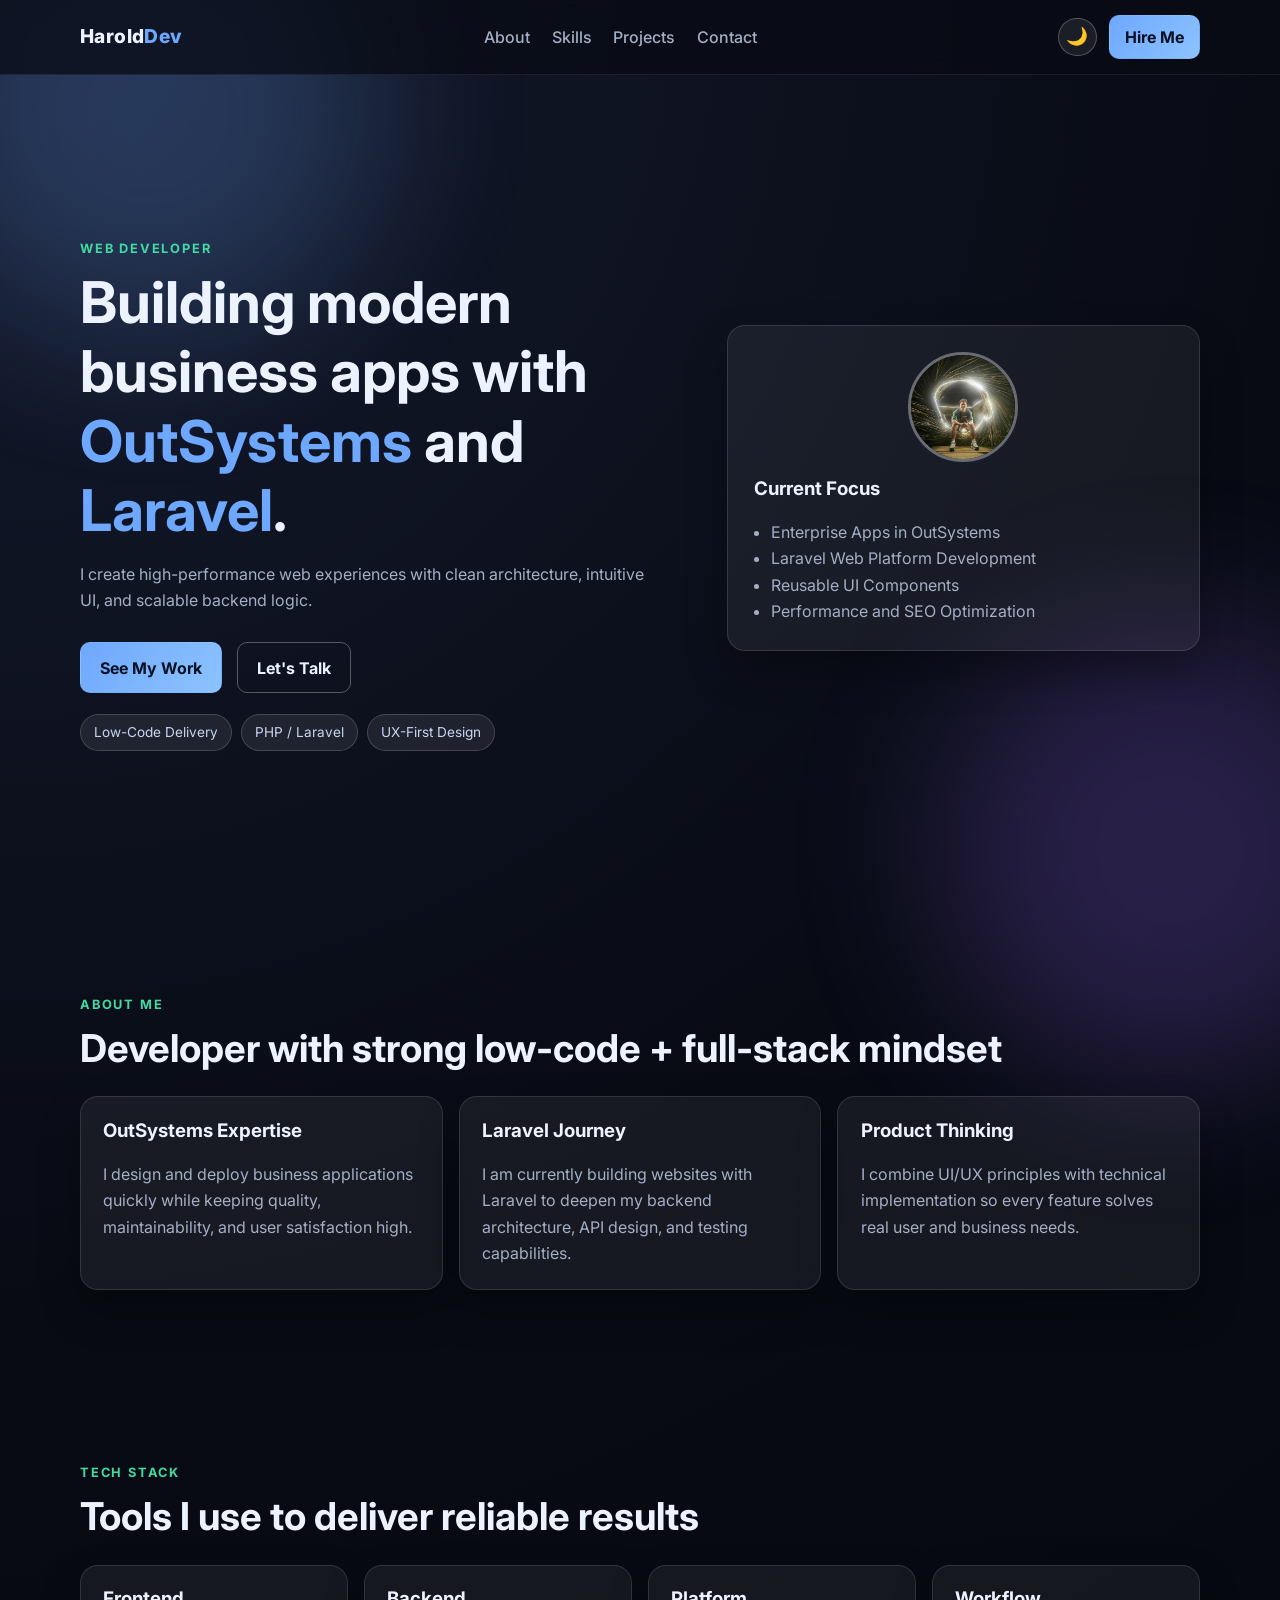
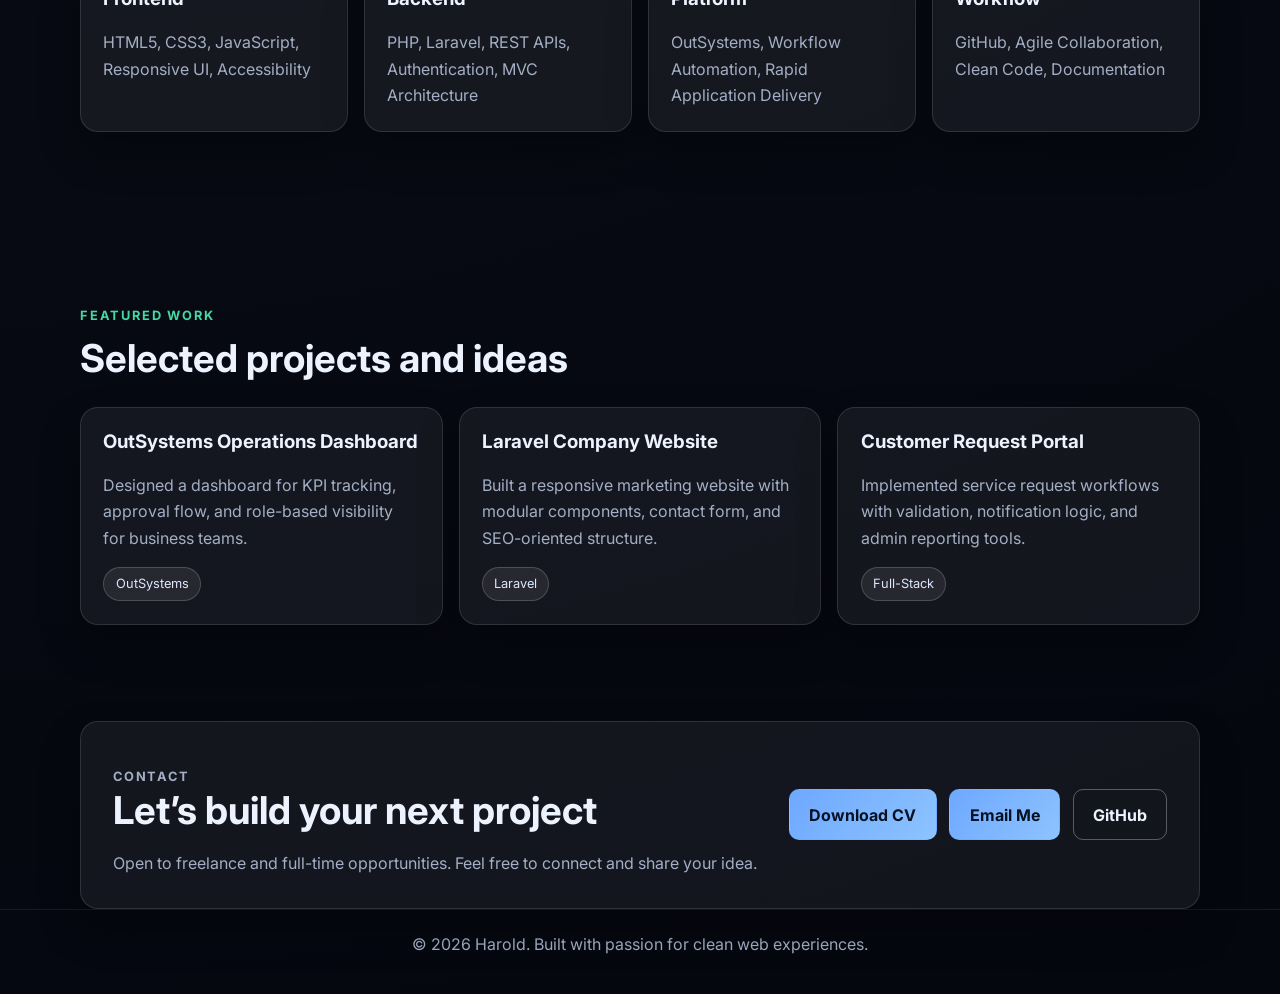
==== commit 9b570788: "Add files via upload" ====
--- a/index.html
+++ b/index.html
@@ -147,7 +147,7 @@
         <p>Open to freelance and full-time opportunities. Feel free to connect and share your idea.</p>
       </div>
       <div class="contact-actions">
-        <a class="btn" href="assets/Harold-CV.pdf" download="Harold-CV.pdf">Download CV</a>
+        <a class="btn" href="assets/HaroldApuada.pdf" download="Harold-CV.pdf">Download CV</a>
         <a class="btn" href="mailto:hcapuada@gmail.com">Email Me</a>
         <a class="btn btn-ghost" href="https://github.com/haeroldev" target="_blank" rel="noopener noreferrer">GitHub</a>
       </div>
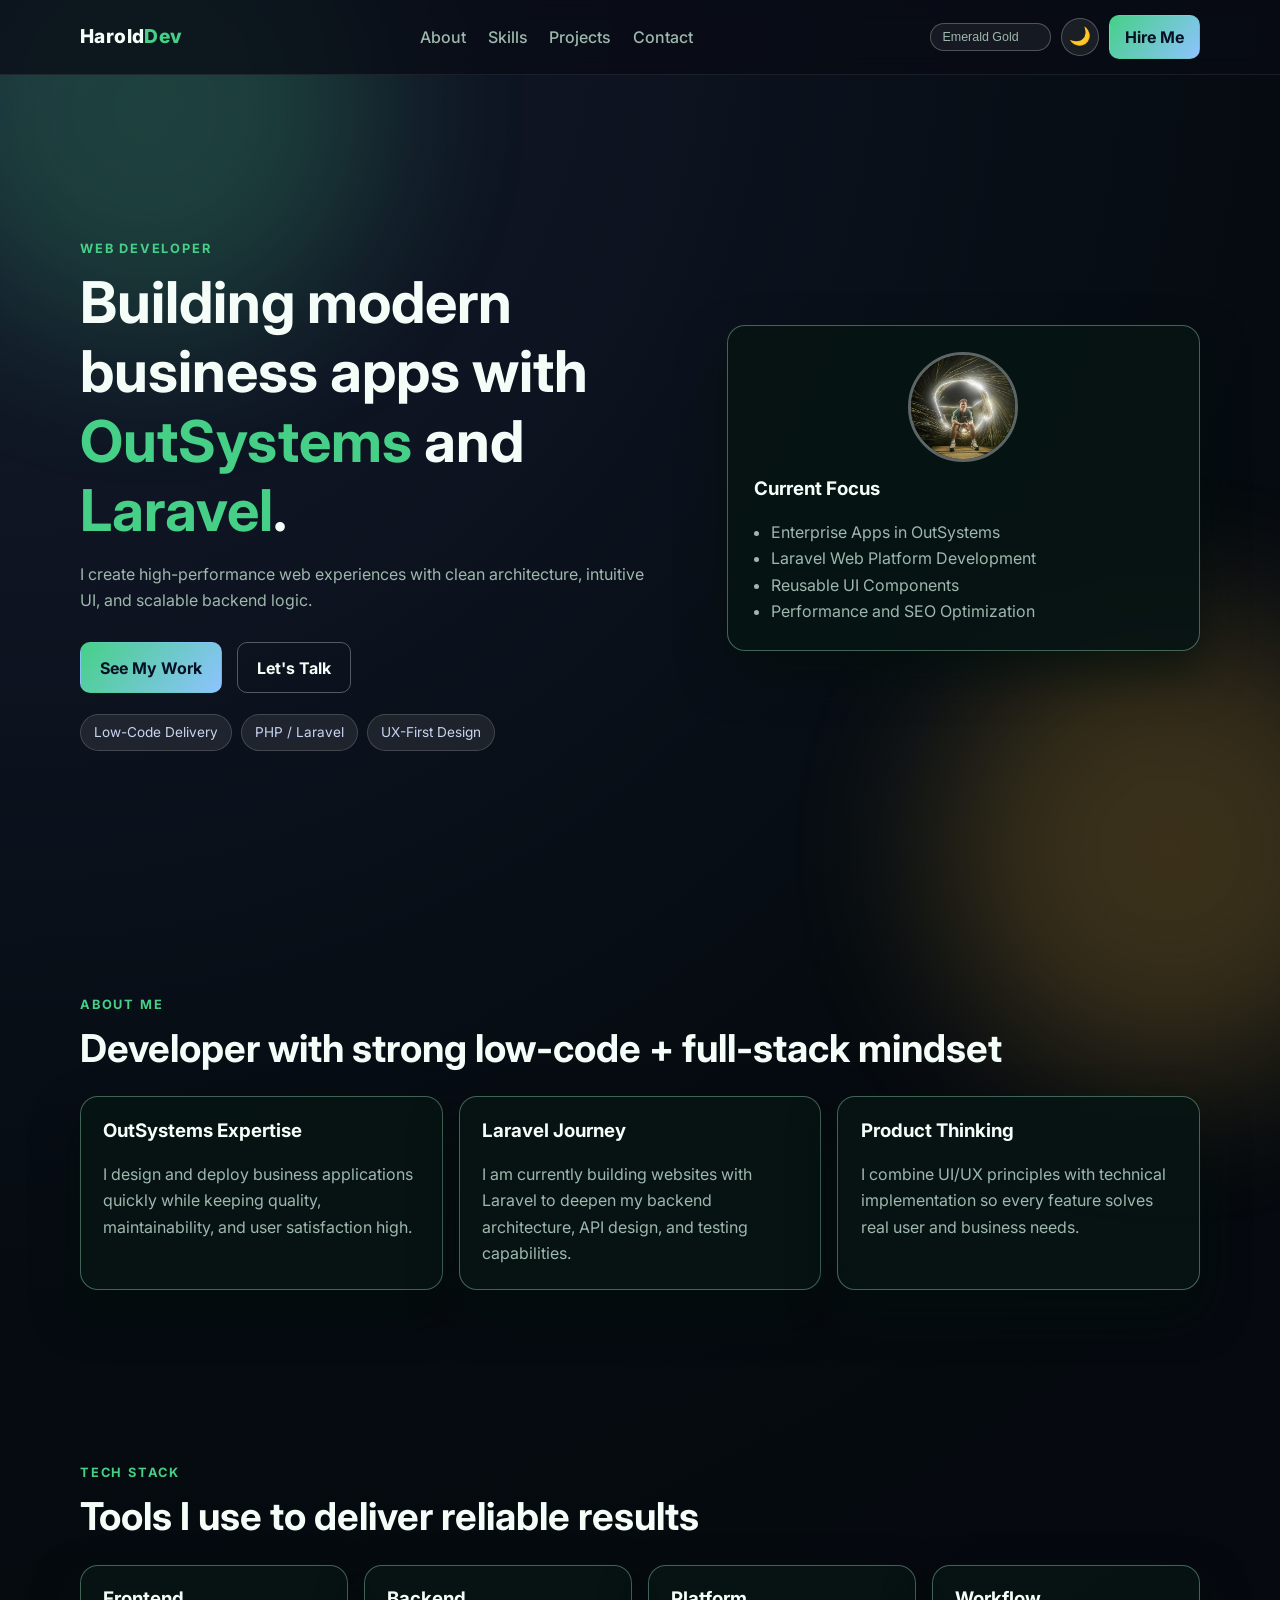
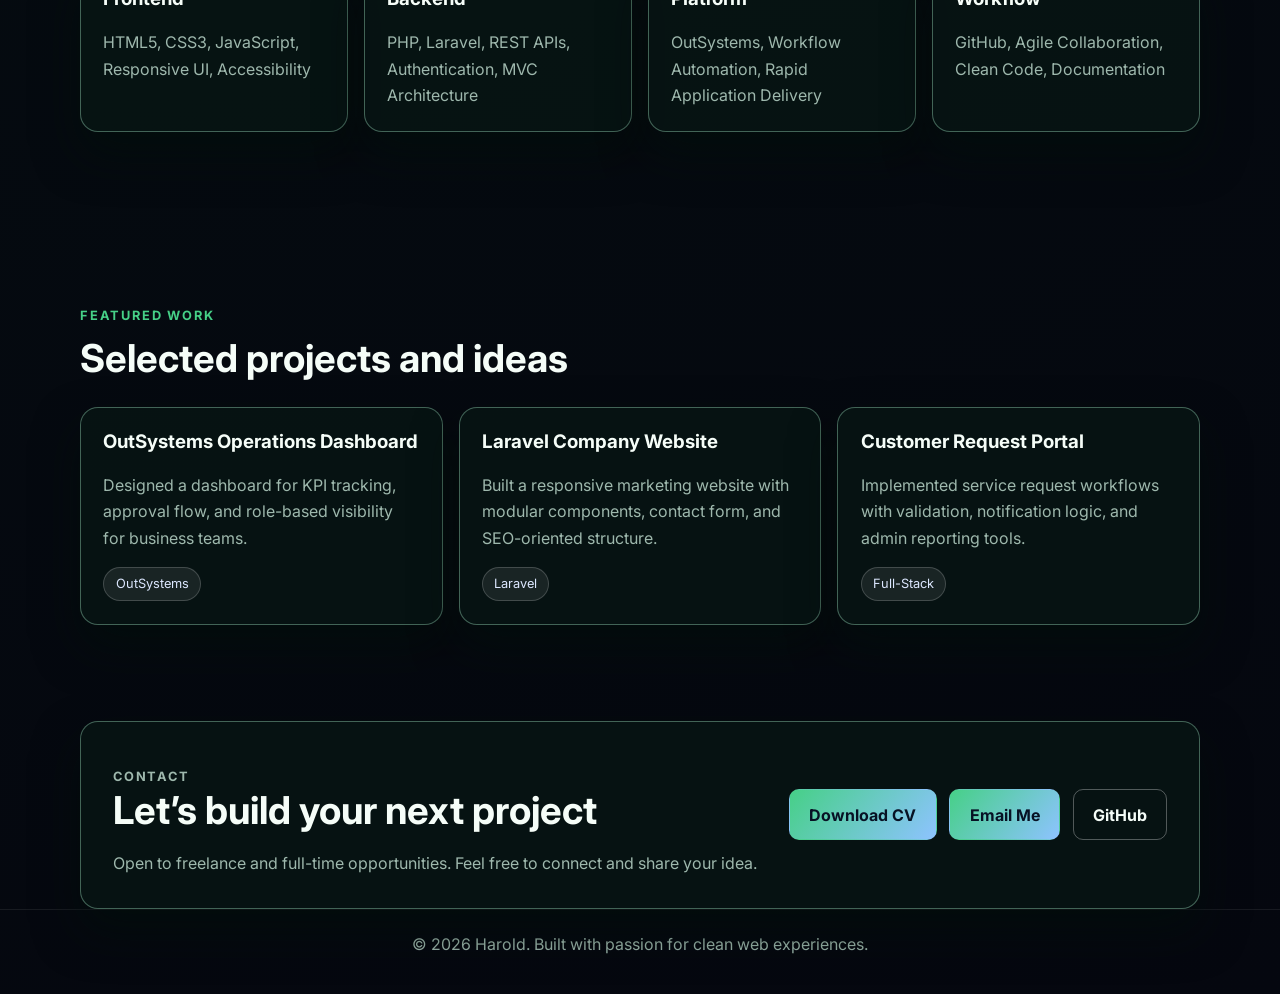
==== commit 7fb5ccb7: "Add files via upload" ====
--- a/index.html
+++ b/index.html
@@ -27,6 +27,11 @@
         </ul>
       </nav>
       <div class="nav-actions">
+        <select id="palette-select" class="palette-select" aria-label="Select color palette">
+          <option value="emerald" selected>Emerald Gold</option>
+          <option value="crimson">Crimson Slate</option>
+          <option value="ocean">Ocean Copper</option>
+        </select>
         <button id="theme-toggle" class="theme-toggle" type="button" aria-label="Toggle dark and light mode">🌙</button>
         <a class="btn btn-sm" href="#contact">Hire Me</a>
       </div>
--- a/styles.css
+++ b/styles.css
@@ -1,234 +1,289 @@
-:root {
-  --bg: #080b14;
-  --bg-card: rgba(255, 255, 255, 0.06);
-  --bg-card-border: rgba(255, 255, 255, 0.12);
-  --text: #edf2ff;
-  --muted: #a4afc5;
-  --primary: #6ea8fe;
-  --accent: #9a6bff;
-  --success: #43d9a3;
-  --shadow: 0 20px 40px rgba(0, 0, 0, 0.3);
-}
-
-[data-theme="light"] {
-  --bg: #f3f6ff;
-  --bg-card: rgba(255, 255, 255, 0.95);
-  --bg-card-border: rgba(15, 32, 58, 0.12);
-  --text: #0f1e35;
-  --muted: #41506a;
-  --primary: #2f6fe5;
-  --accent: #6d4ce6;
-  --success: #178d65;
-  --shadow: 0 16px 30px rgba(12, 33, 69, 0.1);
-}
-
-* { box-sizing: border-box; }
-html { scroll-behavior: smooth; }
-
-body {
-  margin: 0;
-  font-family: "Inter", sans-serif;
-  background: radial-gradient(circle at top left, #151b2f 0%, var(--bg) 45%, #05070f 100%);
-  color: var(--text);
-  line-height: 1.65;
-  min-height: 100vh;
-  overflow-x: hidden;
-  transition: background 0.35s ease, color 0.35s ease;
-}
-
-[data-theme="light"] body {
-  background: radial-gradient(circle at top left, #dbe8ff 0%, var(--bg) 45%, #f5f8ff 100%);
-}
-
-.bg-glow {
-  position: fixed;
-  width: 460px;
-  height: 460px;
-  border-radius: 50%;
-  filter: blur(80px);
-  z-index: -1;
-  opacity: 0.22;
-}
-.bg-glow--one { top: -120px; left: -80px; background: var(--primary); }
-.bg-glow--two { bottom: -180px; right: -120px; background: var(--accent); }
-
-.container { width: min(1120px, 92%); margin: 0 auto; }
-.section { padding: 5rem 0; }
-
-.header {
-  position: sticky;
-  top: 0;
-  backdrop-filter: blur(10px);
-  background: rgba(8, 11, 20, 0.75);
-  border-bottom: 1px solid rgba(255, 255, 255, 0.08);
-  z-index: 20;
-}
-
-.nav {
-  display: flex;
-  align-items: center;
-  justify-content: space-between;
-  gap: 1rem;
-  min-height: 74px;
-}
-
-.nav-actions {
-  display: flex;
-  align-items: center;
-  gap: 0.75rem;
-}
-
-.brand {
-  text-decoration: none;
-  color: var(--text);
-  font-size: 1.2rem;
-  font-weight: 800;
-  letter-spacing: 0.4px;
-}
-.brand span { color: var(--primary); }
-
-.nav-links {
-  display: flex;
-  list-style: none;
-  margin: 0;
-  padding: 0;
-  gap: 1.35rem;
-}
-.nav-links a {
-  color: var(--muted);
-  text-decoration: none;
-  font-weight: 500;
-  transition: color 0.25s ease;
-}
-.nav-links a:hover { color: var(--text); }
-
-.theme-toggle {
-  width: 2.4rem;
-  height: 2.4rem;
-  border-radius: 999px;
-  border: 1px solid rgba(255, 255, 255, 0.25);
-  background: rgba(255, 255, 255, 0.08);
-  color: var(--text);
-  cursor: pointer;
-  font-size: 1.1rem;
-}
-
-.hero {
-  display: grid;
-  grid-template-columns: 1.3fr 1fr;
-  gap: 2rem;
-  align-items: center;
-  min-height: calc(100vh - 74px);
-}
-
-.kicker {
-  color: var(--success);
-  font-weight: 700;
-  text-transform: uppercase;
-  font-size: 0.8rem;
-  letter-spacing: 0.14em;
-  margin-bottom: 0.6rem;
-}
-
-h1, h2, h3 { line-height: 1.2; margin-top: 0; }
-h1 { font-size: clamp(2rem, 5vw, 3.6rem); margin-bottom: 1rem; max-width: 16ch; }
-h1 span { color: var(--primary); }
-h2 { font-size: clamp(1.5rem, 3vw, 2.4rem); margin-bottom: 0.75rem; }
-.hero-text { color: var(--muted); max-width: 57ch; }
-
-.hero-actions { display: flex; gap: 0.9rem; margin-top: 1.8rem; }
-.hero-badges { margin-top: 1.3rem; display: flex; flex-wrap: wrap; gap: 0.6rem; }
-.hero-badges span {
-  padding: 0.4rem 0.8rem;
-  border-radius: 999px;
-  font-size: 0.85rem;
-  color: #c9d6f2;
-  background: rgba(255, 255, 255, 0.08);
-  border: 1px solid rgba(255, 255, 255, 0.16);
-}
-
-.hero-card, .card, .skill-card, .project-card, .contact {
-  background: var(--bg-card);
-  border: 1px solid var(--bg-card-border);
-  border-radius: 18px;
-  box-shadow: var(--shadow);
-}
-
-.hero-card { padding: 1.6rem; }
-.avatar-wrap { display: flex; justify-content: center; margin-bottom: 1rem; }
-.avatar {
-  width: 110px;
-  height: 110px;
-  border-radius: 50%;
-  object-fit: cover;
-  border: 3px solid rgba(255, 255, 255, 0.35);
-}
-.hero-card ul { margin: 0; padding-left: 1.1rem; color: var(--muted); }
-
-.btn {
-  display: inline-flex;
-  align-items: center;
-  justify-content: center;
-  text-decoration: none;
-  color: #071124;
-  background: linear-gradient(130deg, var(--primary), #8dc3ff);
-  border: 1px solid transparent;
-  border-radius: 10px;
-  padding: 0.7rem 1.2rem;
-  font-weight: 700;
-}
-.btn-sm { padding: 0.5rem 0.95rem; }
-.btn-ghost { color: var(--text); background: transparent; border-color: rgba(255, 255, 255, 0.3); }
-
-.section-heading { margin-bottom: 1.6rem; }
-.about-grid, .skills-grid, .project-grid { display: grid; gap: 1rem; }
-.about-grid { grid-template-columns: repeat(3, minmax(0, 1fr)); }
-.skills-grid { grid-template-columns: repeat(4, minmax(0, 1fr)); }
-.project-grid { grid-template-columns: repeat(3, minmax(0, 1fr)); }
-
-.card, .skill-card, .project-card { padding: 1.4rem; }
-.card p, .skill-card p, .project-card p { color: var(--muted); margin-bottom: 0; }
-
-.tag {
-  display: inline-block;
-  margin-top: 1rem;
-  font-size: 0.8rem;
-  color: #dce7ff;
-  border: 1px solid rgba(255, 255, 255, 0.18);
-  background: rgba(255, 255, 255, 0.08);
-  border-radius: 999px;
-  padding: 0.35rem 0.7rem;
-}
-
-.contact {
-  margin-top: 1rem;
-  padding: 2rem;
-  display: flex;
-  align-items: center;
-  justify-content: space-between;
-  gap: 1rem;
-}
-.contact p { color: var(--muted); margin-bottom: 0; }
-.contact-actions { display: flex; flex-wrap: wrap; gap: 0.8rem; }
-
-.footer { border-top: 1px solid rgba(255, 255, 255, 0.08); padding: 1.3rem 0 2.3rem; }
-.footer p { color: var(--muted); margin: 0; text-align: center; }
-
-.reveal {
-  opacity: 0;
-  transform: translateY(22px);
-  transition: opacity 0.6s ease, transform 0.6s ease;
-}
-.reveal.visible { opacity: 1; transform: translateY(0); }
-
-@media (max-width: 1000px) {
-  .hero { grid-template-columns: 1fr; min-height: auto; padding-top: 2.2rem; }
-  .about-grid, .skills-grid, .project-grid { grid-template-columns: repeat(2, minmax(0, 1fr)); }
-  .contact { flex-direction: column; align-items: flex-start; }
-}
-
-@media (max-width: 700px) {
-  .nav-links { display: none; }
-  .about-grid, .skills-grid, .project-grid { grid-template-columns: 1fr; }
-  .section { padding: 4rem 0; }
-}
+:root {
+  /* base (emerald gold) will be overridden by palette-specific tokens */
+  --bg: #050b10;
+  --bg-card: rgba(7, 20, 19, 0.9);
+  --bg-card-border: rgba(156, 223, 190, 0.4);
+  --text: #f5fdf8;
+  --muted: #9eb8ad;
+  --primary: #46d087;
+  --accent: #f4b942;
+  --success: #46d087;
+  --shadow: 0 22px 45px rgba(1, 15, 10, 0.6);
+}
+
+/* Emerald Gold (default) */
+[data-palette="emerald"] {
+  --bg: #050b10;
+  --bg-card: rgba(7, 20, 19, 0.9);
+  --bg-card-border: rgba(156, 223, 190, 0.4);
+  --text: #f5fdf8;
+  --muted: #9eb8ad;
+  --primary: #46d087;
+  --accent: #f4b942;
+  --success: #46d087;
+  --shadow: 0 22px 45px rgba(1, 15, 10, 0.6);
+}
+
+/* Crimson Slate */
+[data-palette="crimson"] {
+  --bg: #12040a;
+  --bg-card: rgba(26, 11, 20, 0.9);
+  --bg-card-border: rgba(255, 138, 161, 0.45);
+  --text: #fff5f7;
+  --muted: #e0b9c6;
+  --primary: #ff4b6e;
+  --accent: #7f8cff;
+  --success: #5fd3a1;
+  --shadow: 0 22px 45px rgba(17, 3, 9, 0.7);
+}
+
+/* Ocean Copper */
+[data-palette="ocean"] {
+  --bg: #020912;
+  --bg-card: rgba(5, 23, 36, 0.92);
+  --bg-card-border: rgba(137, 208, 255, 0.45);
+  --text: #f3fbff;
+  --muted: #a1c0d4;
+  --primary: #ff9b5a;
+  --accent: #2bb3ff;
+  --success: #49d4bf;
+  --shadow: 0 22px 45px rgba(1, 7, 15, 0.75);
+}
+
+[data-theme="light"] {
+  --bg: #fdfaf4;
+  --bg-card: rgba(255, 255, 255, 0.96);
+  --bg-card-border: rgba(31, 41, 55, 0.12);
+  --text: #17130f;
+  --muted: #6b6158;
+  --shadow: 0 18px 40px rgba(31, 41, 55, 0.12);
+}
+
+* { box-sizing: border-box; }
+html { scroll-behavior: smooth; }
+
+body {
+  margin: 0;
+  font-family: "Inter", sans-serif;
+  background: radial-gradient(circle at top left, #151b2f 0%, var(--bg) 45%, #05070f 100%);
+  color: var(--text);
+  line-height: 1.65;
+  min-height: 100vh;
+  overflow-x: hidden;
+  transition: background 0.35s ease, color 0.35s ease;
+}
+
+[data-theme="light"] body {
+  background: radial-gradient(circle at top left, #dbe8ff 0%, var(--bg) 45%, #f5f8ff 100%);
+}
+
+.bg-glow {
+  position: fixed;
+  width: 460px;
+  height: 460px;
+  border-radius: 50%;
+  filter: blur(80px);
+  z-index: -1;
+  opacity: 0.22;
+}
+.bg-glow--one { top: -120px; left: -80px; background: var(--primary); }
+.bg-glow--two { bottom: -180px; right: -120px; background: var(--accent); }
+
+.container { width: min(1120px, 92%); margin: 0 auto; }
+.section { padding: 5rem 0; }
+
+.header {
+  position: sticky;
+  top: 0;
+  backdrop-filter: blur(10px);
+  background: rgba(8, 11, 20, 0.75);
+  border-bottom: 1px solid rgba(255, 255, 255, 0.08);
+  z-index: 20;
+}
+
+.nav {
+  display: flex;
+  align-items: center;
+  justify-content: space-between;
+  gap: 1rem;
+  min-height: 74px;
+}
+
+.nav-actions {
+  display: flex;
+  align-items: center;
+  gap: 0.6rem;
+}
+
+.palette-select {
+  appearance: none;
+  -webkit-appearance: none;
+  -moz-appearance: none;
+  border-radius: 999px;
+  border: 1px solid rgba(255, 255, 255, 0.25);
+  background: rgba(255, 255, 255, 0.06);
+  color: var(--muted);
+  padding: 0.35rem 1.6rem 0.35rem 0.7rem;
+  font-size: 0.78rem;
+  font-weight: 500;
+  cursor: pointer;
+}
+.palette-select:focus {
+  outline: none;
+  border-color: var(--accent);
+}
+
+.brand {
+  text-decoration: none;
+  color: var(--text);
+  font-size: 1.2rem;
+  font-weight: 800;
+  letter-spacing: 0.4px;
+}
+.brand span { color: var(--primary); }
+
+.nav-links {
+  display: flex;
+  list-style: none;
+  margin: 0;
+  padding: 0;
+  gap: 1.35rem;
+}
+.nav-links a {
+  color: var(--muted);
+  text-decoration: none;
+  font-weight: 500;
+  transition: color 0.25s ease;
+}
+.nav-links a:hover { color: var(--text); }
+
+.theme-toggle {
+  width: 2.4rem;
+  height: 2.4rem;
+  border-radius: 999px;
+  border: 1px solid rgba(255, 255, 255, 0.25);
+  background: rgba(255, 255, 255, 0.08);
+  color: var(--text);
+  cursor: pointer;
+  font-size: 1.1rem;
+}
+
+.hero {
+  display: grid;
+  grid-template-columns: 1.3fr 1fr;
+  gap: 2rem;
+  align-items: center;
+  min-height: calc(100vh - 74px);
+}
+
+.kicker {
+  color: var(--success);
+  font-weight: 700;
+  text-transform: uppercase;
+  font-size: 0.8rem;
+  letter-spacing: 0.14em;
+  margin-bottom: 0.6rem;
+}
+
+h1, h2, h3 { line-height: 1.2; margin-top: 0; }
+h1 { font-size: clamp(2rem, 5vw, 3.6rem); margin-bottom: 1rem; max-width: 16ch; }
+h1 span { color: var(--primary); }
+h2 { font-size: clamp(1.5rem, 3vw, 2.4rem); margin-bottom: 0.75rem; }
+.hero-text { color: var(--muted); max-width: 57ch; }
+
+.hero-actions { display: flex; gap: 0.9rem; margin-top: 1.8rem; }
+.hero-badges { margin-top: 1.3rem; display: flex; flex-wrap: wrap; gap: 0.6rem; }
+.hero-badges span {
+  padding: 0.4rem 0.8rem;
+  border-radius: 999px;
+  font-size: 0.85rem;
+  color: #c9d6f2;
+  background: rgba(255, 255, 255, 0.08);
+  border: 1px solid rgba(255, 255, 255, 0.16);
+}
+
+.hero-card, .card, .skill-card, .project-card, .contact {
+  background: var(--bg-card);
+  border: 1px solid var(--bg-card-border);
+  border-radius: 18px;
+  box-shadow: var(--shadow);
+}
+
+.hero-card { padding: 1.6rem; }
+.avatar-wrap { display: flex; justify-content: center; margin-bottom: 1rem; }
+.avatar {
+  width: 110px;
+  height: 110px;
+  border-radius: 50%;
+  object-fit: cover;
+  border: 3px solid rgba(255, 255, 255, 0.35);
+}
+.hero-card ul { margin: 0; padding-left: 1.1rem; color: var(--muted); }
+
+.btn {
+  display: inline-flex;
+  align-items: center;
+  justify-content: center;
+  text-decoration: none;
+  color: #071124;
+  background: linear-gradient(130deg, var(--primary), #8dc3ff);
+  border: 1px solid transparent;
+  border-radius: 10px;
+  padding: 0.7rem 1.2rem;
+  font-weight: 700;
+}
+.btn-sm { padding: 0.5rem 0.95rem; }
+.btn-ghost { color: var(--text); background: transparent; border-color: rgba(255, 255, 255, 0.3); }
+
+.section-heading { margin-bottom: 1.6rem; }
+.about-grid, .skills-grid, .project-grid { display: grid; gap: 1rem; }
+.about-grid { grid-template-columns: repeat(3, minmax(0, 1fr)); }
+.skills-grid { grid-template-columns: repeat(4, minmax(0, 1fr)); }
+.project-grid { grid-template-columns: repeat(3, minmax(0, 1fr)); }
+
+.card, .skill-card, .project-card { padding: 1.4rem; }
+.card p, .skill-card p, .project-card p { color: var(--muted); margin-bottom: 0; }
+
+.tag {
+  display: inline-block;
+  margin-top: 1rem;
+  font-size: 0.8rem;
+  color: #dce7ff;
+  border: 1px solid rgba(255, 255, 255, 0.18);
+  background: rgba(255, 255, 255, 0.08);
+  border-radius: 999px;
+  padding: 0.35rem 0.7rem;
+}
+
+.contact {
+  margin-top: 1rem;
+  padding: 2rem;
+  display: flex;
+  align-items: center;
+  justify-content: space-between;
+  gap: 1rem;
+}
+.contact p { color: var(--muted); margin-bottom: 0; }
+.contact-actions { display: flex; flex-wrap: wrap; gap: 0.8rem; }
+
+.footer { border-top: 1px solid rgba(255, 255, 255, 0.08); padding: 1.3rem 0 2.3rem; }
+.footer p { color: var(--muted); margin: 0; text-align: center; }
+
+.reveal {
+  opacity: 0;
+  transform: translateY(22px);
+  transition: opacity 0.6s ease, transform 0.6s ease;
+}
+.reveal.visible { opacity: 1; transform: translateY(0); }
+
+@media (max-width: 1000px) {
+  .hero { grid-template-columns: 1fr; min-height: auto; padding-top: 2.2rem; }
+  .about-grid, .skills-grid, .project-grid { grid-template-columns: repeat(2, minmax(0, 1fr)); }
+  .contact { flex-direction: column; align-items: flex-start; }
+}
+
+@media (max-width: 700px) {
+  .nav-links { display: none; }
+  .about-grid, .skills-grid, .project-grid { grid-template-columns: 1fr; }
+  .section { padding: 4rem 0; }
+}
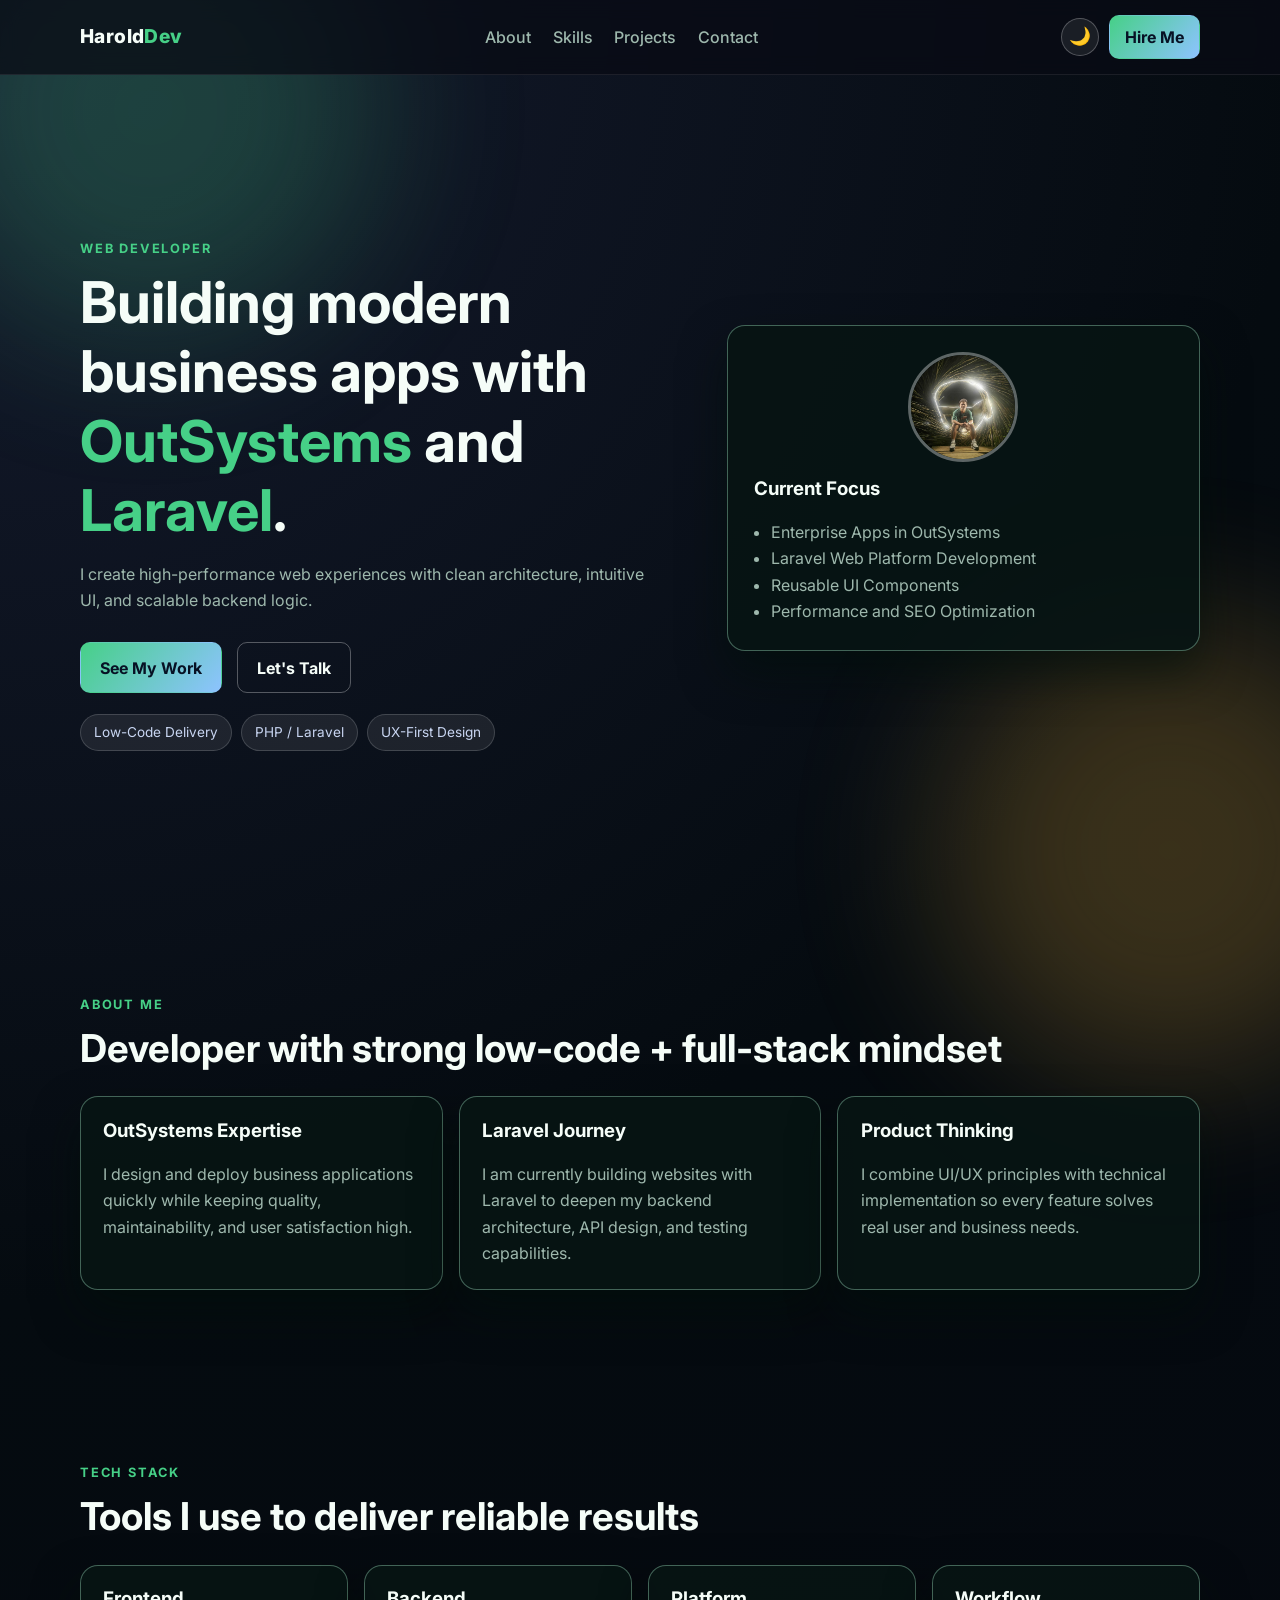
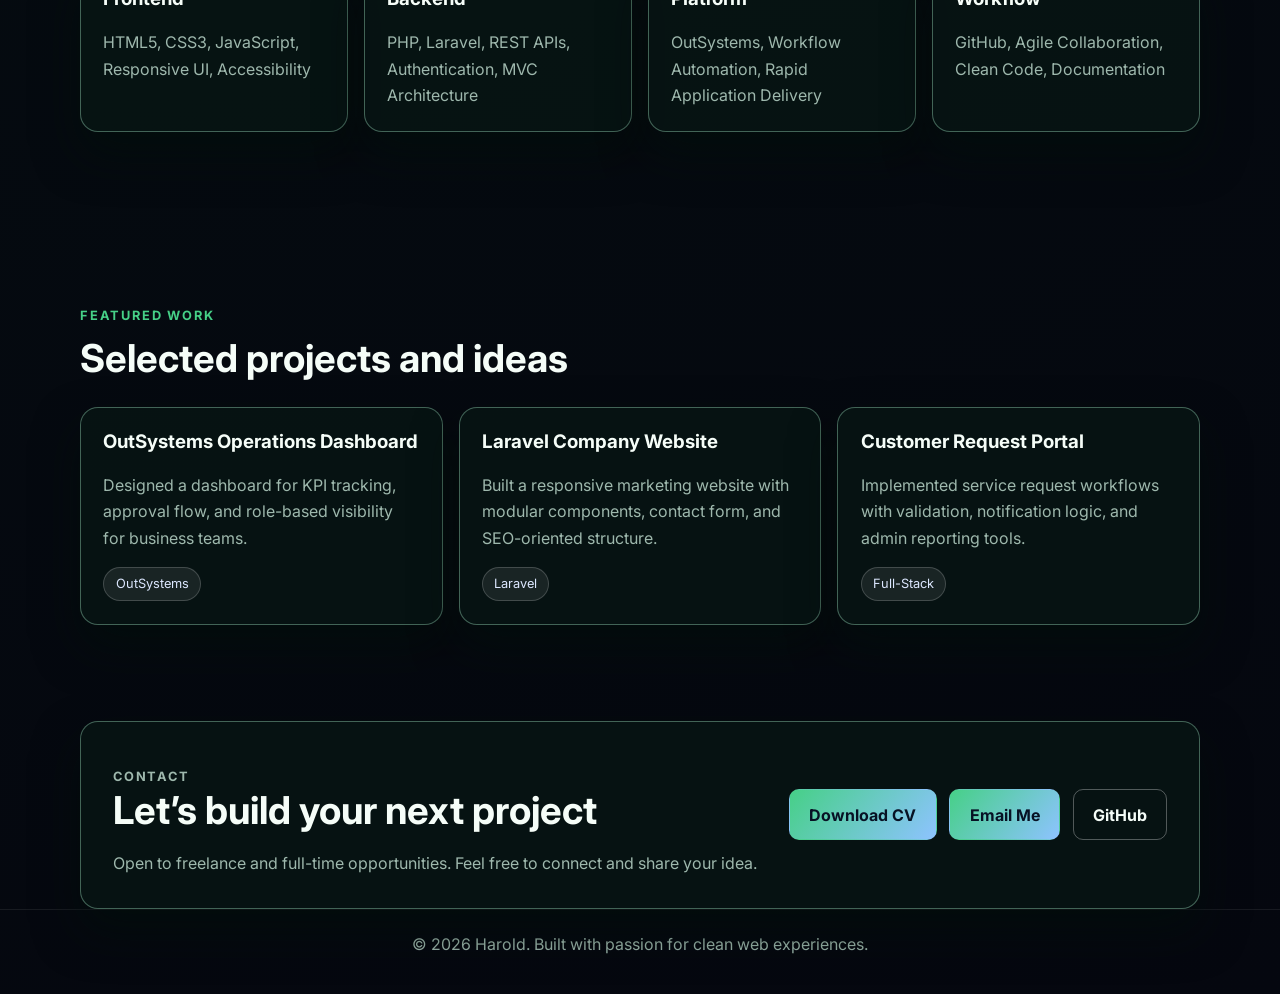
==== commit 6ba2ebba: "Add files via upload" ====
--- a/index.html
+++ b/index.html
@@ -27,11 +27,7 @@
         </ul>
       </nav>
       <div class="nav-actions">
-        <select id="palette-select" class="palette-select" aria-label="Select color palette">
-          <option value="emerald" selected>Emerald Gold</option>
-          <option value="crimson">Crimson Slate</option>
-          <option value="ocean">Ocean Copper</option>
-        </select>
+   
         <button id="theme-toggle" class="theme-toggle" type="button" aria-label="Toggle dark and light mode">🌙</button>
         <a class="btn btn-sm" href="#contact">Hire Me</a>
       </div>
